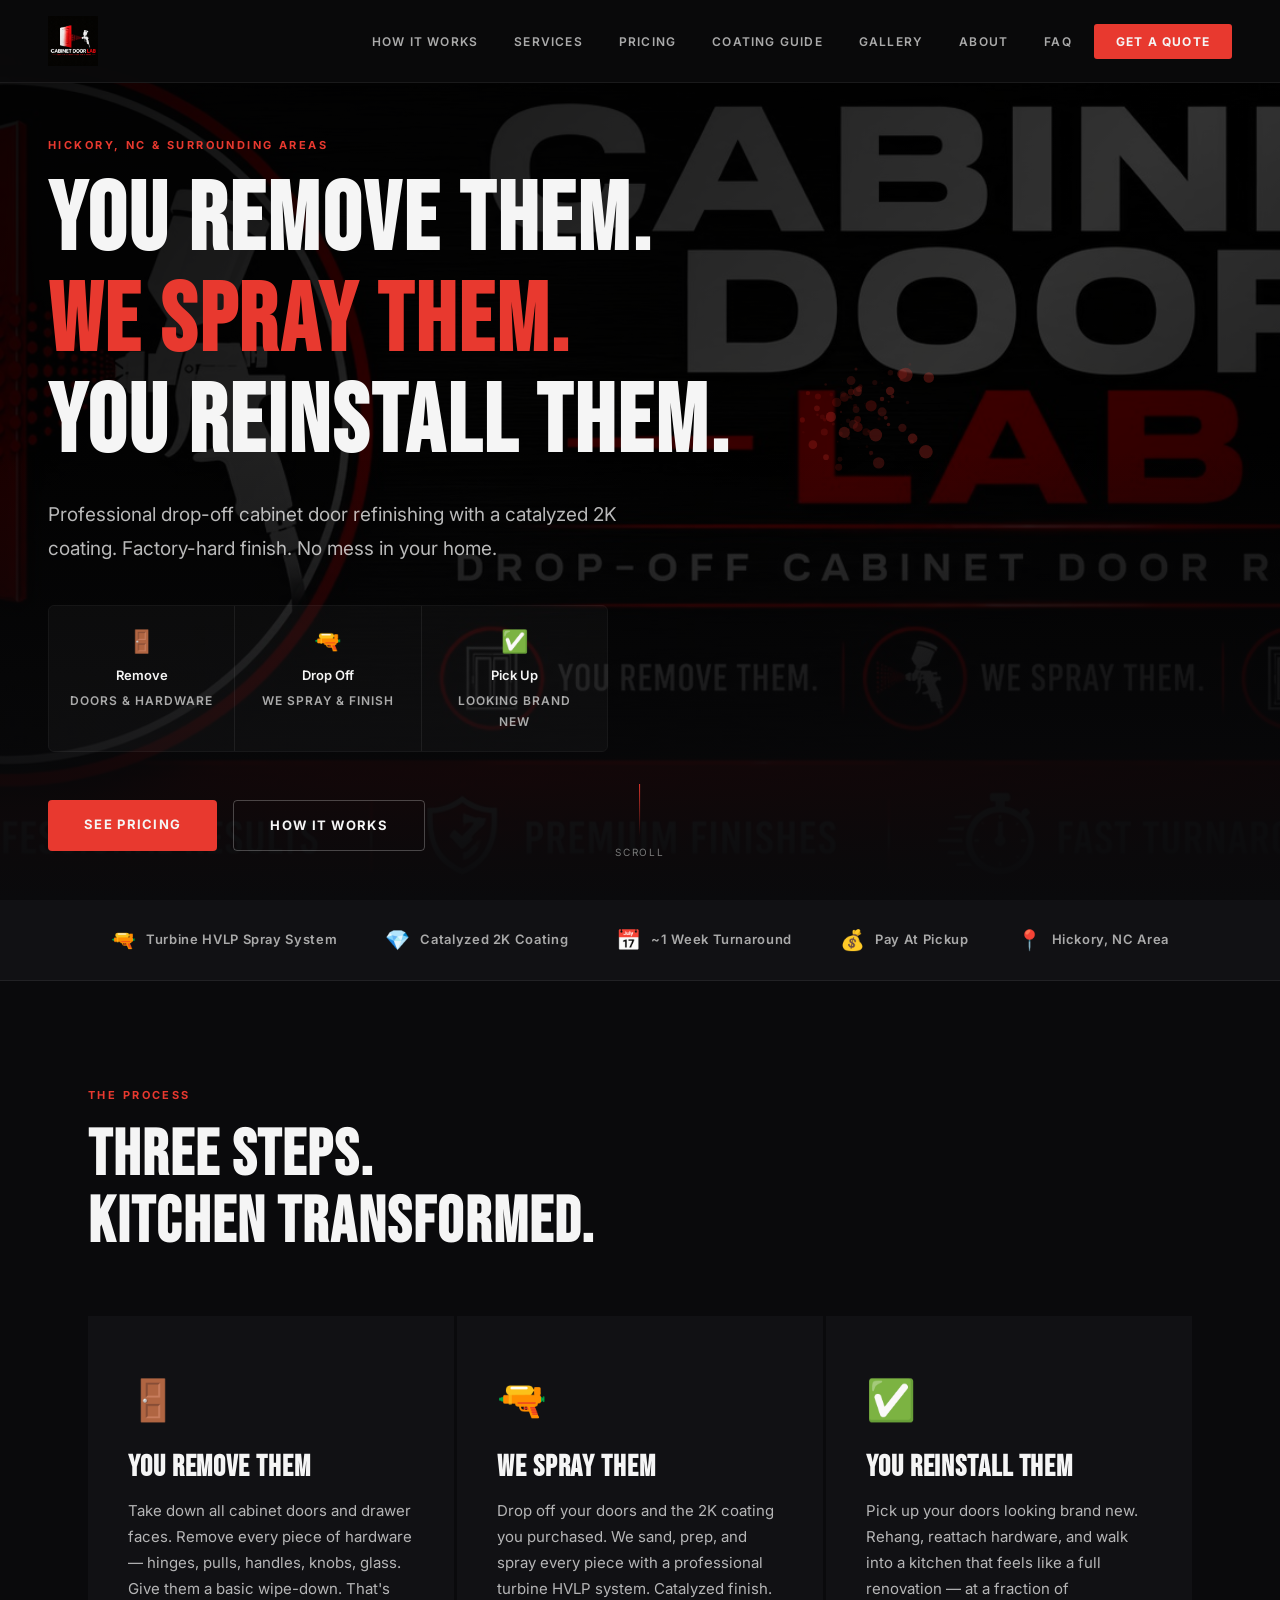
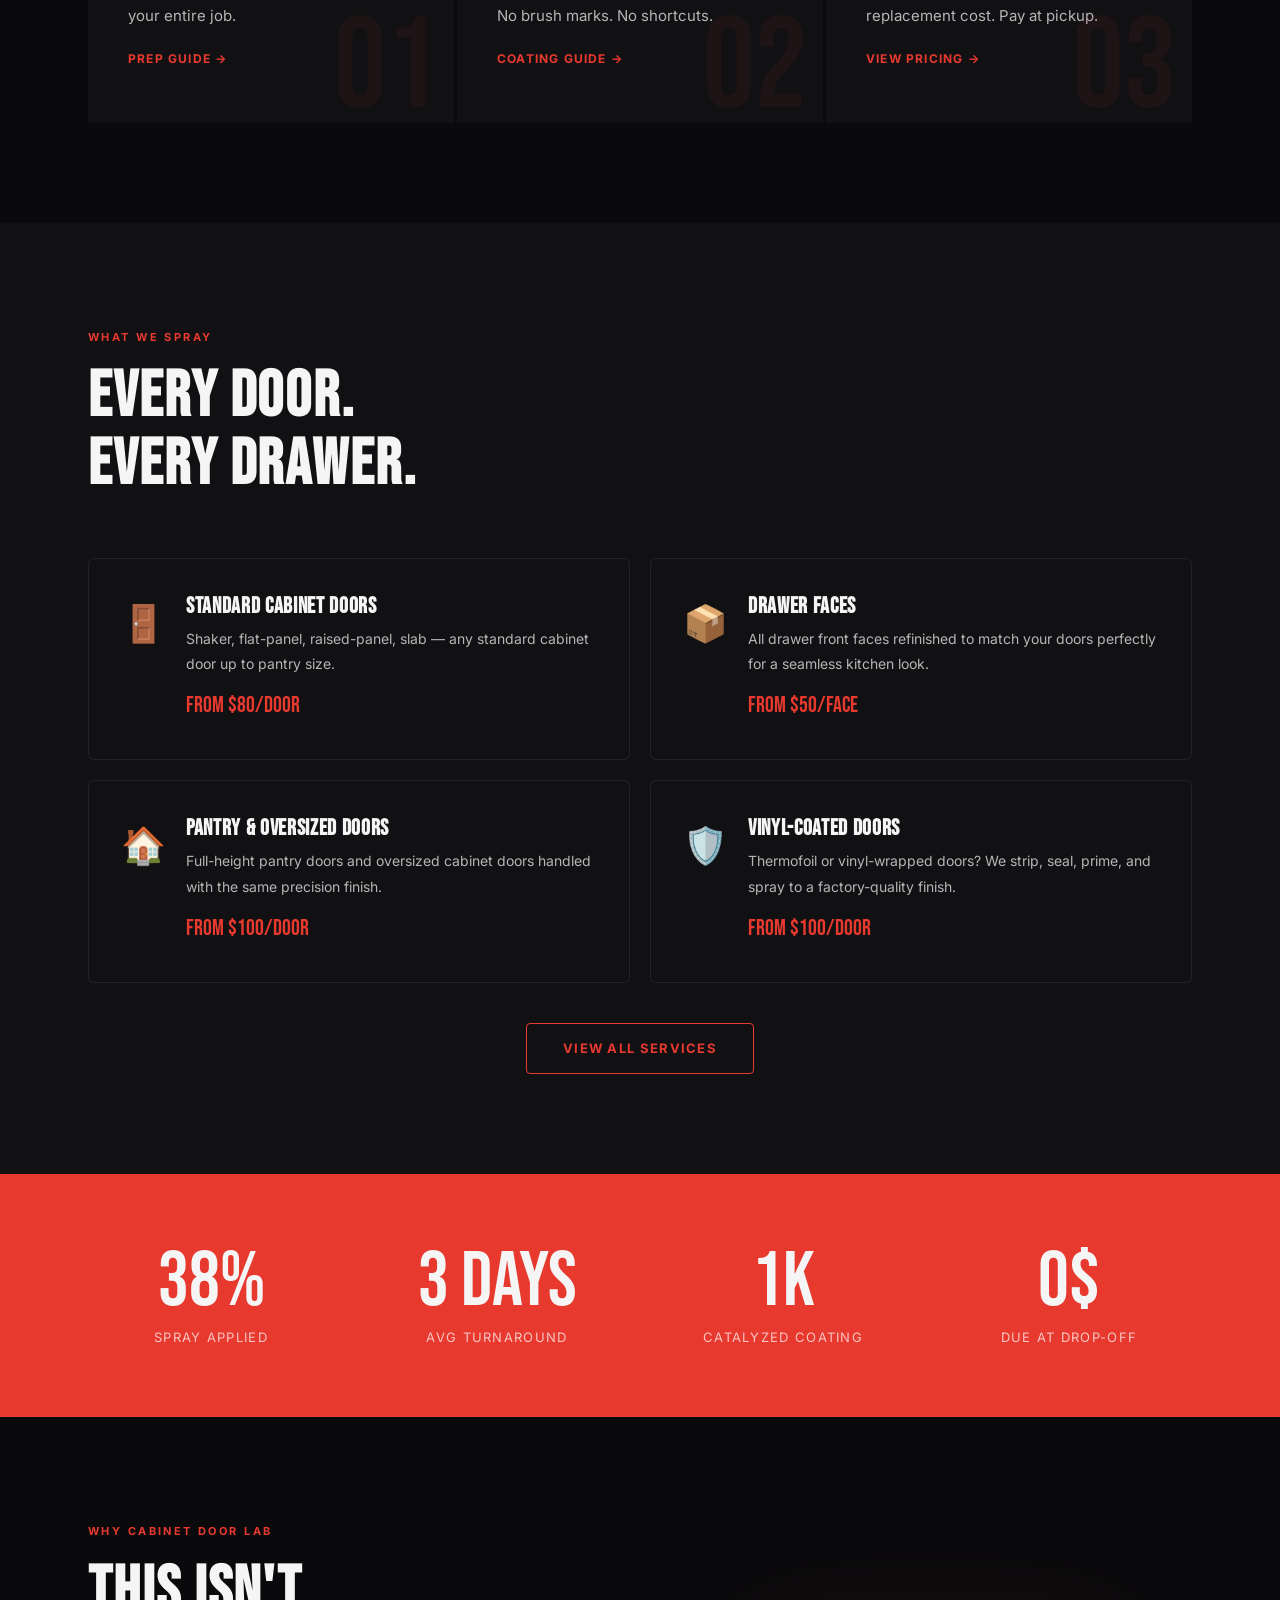
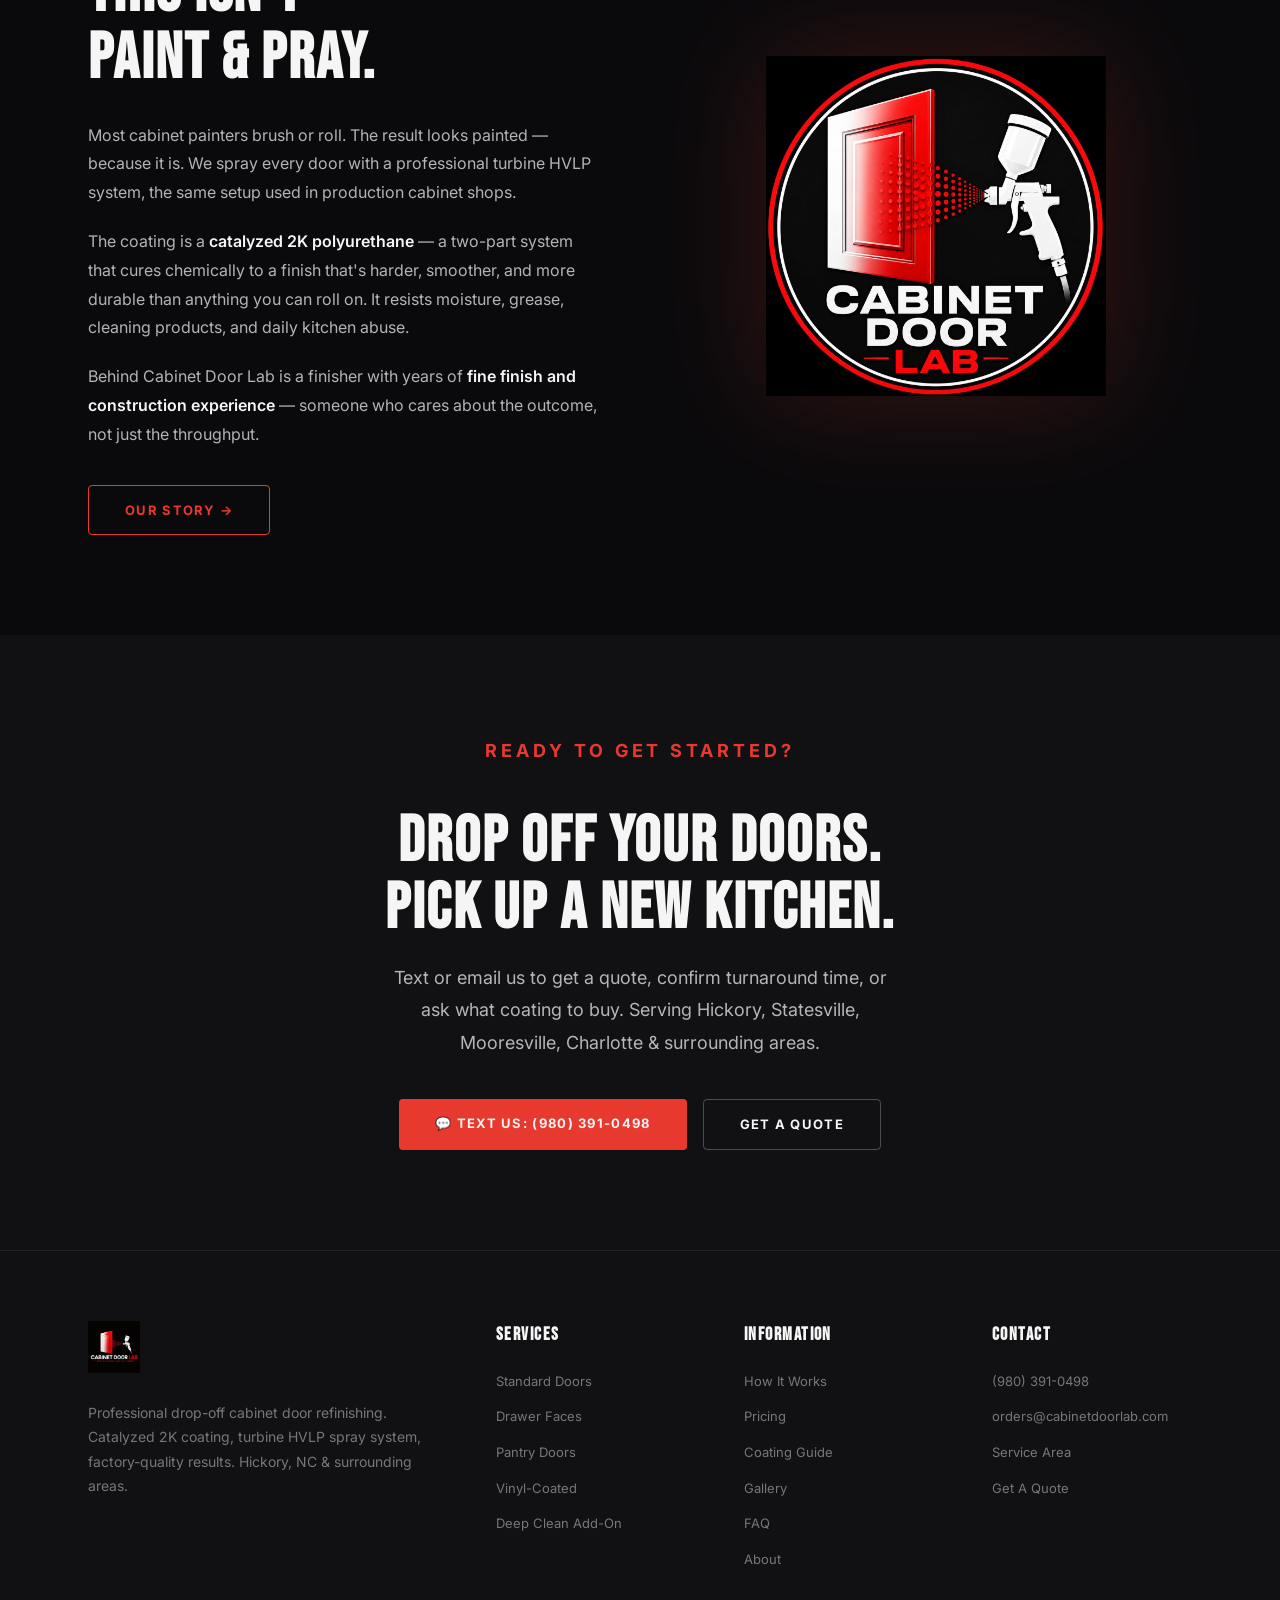
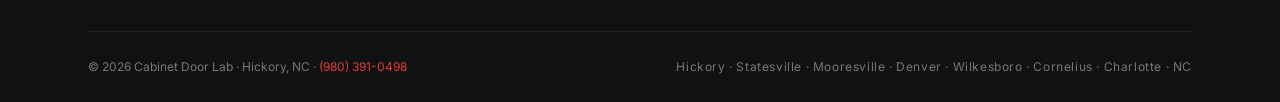
==== index.html @ 6911a119 "Add files via upload" ====
<!DOCTYPE html>
<html lang="en">
<head>
  <meta charset="UTF-8" />
  <meta name="viewport" content="width=device-width, initial-scale=1.0" />
  <title>Cabinet Door Lab | Drop-Off Cabinet Door Refinishing | Hickory NC</title>
  <meta name="description" content="Cabinet Door Lab — professional drop-off cabinet door refinishing serving Hickory, Statesville, Mooresville, Charlotte & the Lake Norman area. Catalyzed 2K coating. Starting at $80/door." />
  <link rel="canonical" href="https://cabinetdoorlab.com/" />
  <meta property="og:title" content="Cabinet Door Lab | Cabinet Door Refinishing NC" />
  <meta property="og:description" content="You remove them. We spray them. You reinstall them. Professional 2K catalyzed finish. Drop-off service. Hickory, NC area." />
  <meta property="og:image" content="https://cabinetdoorlab.com/images/hero-banner.png" />
  <meta property="og:url" content="https://cabinetdoorlab.com/" />
  <meta property="og:type" content="website" />
  <script type="application/ld+json">
  {
    "@context":"https://schema.org","@type":"LocalBusiness",
    "name":"Cabinet Door Lab",
    "description":"Professional drop-off cabinet door refinishing using catalyzed 2K coatings. Serving the Hickory, Statesville, Mooresville, Denver, Wilkesboro, Cornelius, and Charlotte NC area.",
    "url":"https://cabinetdoorlab.com",
    "telephone":"+19803910498",
    "email":"orders@cabinetdoorlab.com",
    "address":{"@type":"PostalAddress","addressLocality":"Hickory","addressRegion":"NC","addressCountry":"US"},
    "areaServed":["Hickory NC","Statesville NC","Mooresville NC","Denver NC","Wilkesboro NC","Cornelius NC","Charlotte NC"],
    "priceRange":"$$",
    "openingHours":"Mo-Sa 08:00-18:00"
  }
  </script>
  <link rel="preconnect" href="https://fonts.googleapis.com" />
  <link rel="preconnect" href="https://fonts.gstatic.com" crossorigin />
  <link href="https://fonts.googleapis.com/css2?family=Bebas+Neue&family=Inter:wght@300;400;500;600;700&display=swap" rel="stylesheet" />
  <link rel="stylesheet" href="css/style.css" />
  <style>
    /* Homepage-specific */
    .hero { min-height: 100vh; display:flex; align-items:center; padding-top:82px; }
    .hero-bg { background-image: url('images/hero-banner.png'); }
    .hero-content { padding: 0 48px; max-width:800px; }
    .hero h1 { margin-bottom:24px; }
    .hero h1 em { color:var(--red); font-style:normal; }
    .hero-sub { font-size:19px; color:rgba(245,245,245,0.75); max-width:580px; margin-bottom:40px; line-height:1.75; }
    .hero-steps {
      display:flex; gap:0; margin-bottom:48px;
      border:1px solid var(--border); border-radius:6px; overflow:hidden;
      max-width:560px;
    }
    .hero-step {
      flex:1; padding:18px 20px; text-align:center;
      border-right:1px solid var(--border);
      background:rgba(255,255,255,0.03);
    }
    .hero-step:last-child { border-right:none; }
    .hero-step .step-icon { font-size:22px; display:block; margin-bottom:6px; }
    .hero-step p { font-size:12px; font-weight:600; letter-spacing:0.08em; text-transform:uppercase; color:var(--muted2); margin:0; }
    .hero-step strong { display:block; font-size:13px; color:var(--white); margin-bottom:4px; }
    .hero-btns { display:flex; gap:16px; flex-wrap:wrap; }

    .hero-scroll-indicator {
      position:absolute; bottom:40px; left:50%; transform:translateX(-50%);
      display:flex; flex-direction:column; align-items:center; gap:8px;
      opacity:0; animation:fadeIn 0.5s 1.5s forwards;
    }
    .hero-scroll-indicator span { font-size:10px; letter-spacing:0.18em; color:var(--muted); text-transform:uppercase; }
    .scroll-bar { width:1px; height:52px; background:linear-gradient(to bottom, var(--red), transparent); animation:scrollLine 1.6s ease-in-out infinite; }

    /* Trust bar */
    .trust-bar { background:var(--surface); border-bottom:1px solid var(--border); padding:24px 0; }
    .trust-bar-inner { display:flex; align-items:center; justify-content:center; gap:48px; flex-wrap:wrap; }
    .trust-item { display:flex; align-items:center; gap:10px; }
    .trust-item .ti-icon { font-size:20px; }
    .trust-item p { font-size:13px; font-weight:600; color:var(--muted2); margin:0; letter-spacing:0.05em; }

    /* How it works */
    .hiw-grid { display:grid; grid-template-columns:repeat(3,1fr); gap:3px; margin-top:60px; }
    .hiw-card {
      background:var(--surface); padding:52px 40px;
      position:relative; overflow:hidden;
      transition:background 0.3s;
    }
    .hiw-card:hover { background:var(--surface2); }
    .hiw-card::after {
      content:''; position:absolute; top:0; left:0; right:0; height:3px;
      background:var(--red); transform:scaleX(0); transform-origin:left;
      transition:transform 0.4s;
    }
    .hiw-card:hover::after { transform:scaleX(1); }
    .hiw-bg-num {
      position:absolute; bottom:-10px; right:16px;
      font-family:'Bebas Neue',sans-serif; font-size:130px; line-height:1;
      color:rgba(232,57,47,0.06); pointer-events:none; transition:color 0.3s;
    }
    .hiw-card:hover .hiw-bg-num { color:rgba(232,57,47,0.1); }
    .hiw-icon { font-size:40px; margin-bottom:20px; display:block; }
    .hiw-card h3 { margin-bottom:14px; }
    .hiw-card p { font-size:15px; line-height:1.75; }

    /* Services preview */
    .services-grid { display:grid; grid-template-columns:repeat(2,1fr); gap:20px; margin-top:60px; }
    .service-card {
      background:var(--surface); border:1px solid var(--border); border-radius:6px;
      padding:36px 32px; display:flex; align-items:flex-start; gap:20px;
      transition:border-color 0.3s, transform 0.3s, box-shadow 0.3s;
      text-decoration:none; color:inherit;
    }
    .service-card:hover {
      border-color:var(--red); transform:translateY(-4px);
      box-shadow:0 12px 40px rgba(0,0,0,0.4);
    }
    .service-card .sc-icon { font-size:36px; flex-shrink:0; }
    .service-card h3 { margin-bottom:8px; font-size:22px; }
    .service-card p { font-size:14px; margin:0; }
    .service-card .sc-price {
      font-family:'Bebas Neue',sans-serif; font-size:22px;
      color:var(--red); margin-top:12px; display:block;
    }

    /* Stats */
    .stats-section { background:var(--red); padding:70px 0; }
    .stats-grid { display:grid; grid-template-columns:repeat(4,1fr); gap:40px; text-align:center; }
    .stat-item .num {
      font-family:'Bebas Neue',sans-serif;
      font-size:clamp(48px,6vw,80px); color:var(--white); line-height:1;
    }
    .stat-item .lbl { font-size:13px; color:rgba(255,255,255,0.7); letter-spacing:0.1em; text-transform:uppercase; margin-top:6px; }

    /* CTA band */
    .cta-band { padding:100px 0; text-align:center; }
    .cta-band h2 { margin-bottom:20px; }
    .cta-band p { font-size:18px; margin-bottom:40px; max-width:500px; margin-left:auto; margin-right:auto; }
    .cta-btns { display:flex; gap:16px; justify-content:center; flex-wrap:wrap; }

    @media(max-width:768px){
      .hero-content { padding:0 24px; }
      .hero h1 { font-size:clamp(44px,12vw,72px); }
      .hero-steps { flex-direction:column; }
      .hero-step { border-right:none; border-bottom:1px solid var(--border); }
      .hero-step:last-child { border-bottom:none; }
      .hiw-grid { grid-template-columns:1fr; gap:3px; }
      .services-grid { grid-template-columns:1fr; }
      .stats-grid { grid-template-columns:repeat(2,1fr); }
      .trust-bar-inner { gap:24px; }
    }
  </style>
</head>
<body>

<!-- NAV -->
<nav id="nav">
  <div class="nav-inner">
    <a href="index.html" class="nav-logo"><img src="images/logo.png" alt="Cabinet Door Lab" /></a>
    <ul class="nav-menu">
      <li><a href="pages/how-it-works.html">How It Works</a></li>
      <li><a href="pages/services.html">Services</a></li>
      <li><a href="pages/pricing.html">Pricing</a></li>
      <li><a href="pages/coating-guide.html">Coating Guide</a></li>
      <li><a href="pages/gallery.html">Gallery</a></li>
      <li><a href="pages/about.html">About</a></li>
      <li><a href="pages/faq.html">FAQ</a></li>
      <li><a href="pages/contact.html" class="nav-cta">Get A Quote</a></li>
    </ul>
    <div class="nav-hamburger" aria-label="Menu">
      <span></span><span></span><span></span>
    </div>
  </div>
</nav>

<!-- HERO -->
<section class="hero">
  <div class="hero-bg"></div>
  <div class="hero-overlay"></div>
  <canvas id="spray-canvas"></canvas>
  <div class="hero-content">
    <p class="label animate-up">Hickory, NC &amp; Surrounding Areas</p>
    <h1 class="animate-up delay-1">You Remove Them.<br /><em>We Spray Them.</em><br />You Reinstall Them.</h1>
    <p class="hero-sub animate-up delay-2">Professional drop-off cabinet door refinishing with a catalyzed 2K coating. Factory-hard finish. No mess in your home.</p>
    <div class="hero-steps animate-up delay-3">
      <div class="hero-step">
        <span class="step-icon">🚪</span>
        <strong>Remove</strong>
        <p>Doors &amp; hardware</p>
      </div>
      <div class="hero-step">
        <span class="step-icon">🔫</span>
        <strong>Drop Off</strong>
        <p>We spray &amp; finish</p>
      </div>
      <div class="hero-step">
        <span class="step-icon">✅</span>
        <strong>Pick Up</strong>
        <p>Looking brand new</p>
      </div>
    </div>
    <div class="hero-btns animate-up delay-4">
      <a href="pages/pricing.html" class="btn btn-red" style="animation:redPulse 2.5s 2s ease-in-out infinite;">See Pricing</a>
      <a href="pages/how-it-works.html" class="btn btn-outline">How It Works</a>
    </div>
  </div>
  <div class="hero-scroll-indicator">
    <div class="scroll-bar"></div>
    <span>Scroll</span>
  </div>
</section>

<!-- TRUST BAR -->
<div class="trust-bar">
  <div class="trust-bar-inner container">
    <div class="trust-item"><span class="ti-icon">🔫</span><p>Turbine HVLP Spray System</p></div>
    <div class="trust-item"><span class="ti-icon">💎</span><p>Catalyzed 2K Coating</p></div>
    <div class="trust-item"><span class="ti-icon">📅</span><p>~1 Week Turnaround</p></div>
    <div class="trust-item"><span class="ti-icon">💰</span><p>Pay At Pickup</p></div>
    <div class="trust-item"><span class="ti-icon">📍</span><p>Hickory, NC Area</p></div>
  </div>
</div>

<!-- HOW IT WORKS -->
<section class="section" style="background:var(--black);">
  <div class="container">
    <p class="label reveal">The Process</p>
    <h2 class="reveal reveal-delay-1">Three Steps.<br />Kitchen Transformed.</h2>
    <div class="hiw-grid">
      <div class="hiw-card reveal reveal-delay-1">
        <span class="hiw-bg-num">01</span>
        <span class="hiw-icon">🚪</span>
        <h3>You Remove Them</h3>
        <p>Take down all cabinet doors and drawer faces. Remove every piece of hardware — hinges, pulls, handles, knobs, glass. Give them a basic wipe-down. That's your entire job.</p>
        <a href="pages/how-it-works.html" style="display:inline-block;margin-top:20px;font-size:12px;font-weight:700;letter-spacing:0.1em;text-transform:uppercase;color:var(--red);">Prep Guide →</a>
      </div>
      <div class="hiw-card reveal reveal-delay-2">
        <span class="hiw-bg-num">02</span>
        <span class="hiw-icon">🔫</span>
        <h3>We Spray Them</h3>
        <p>Drop off your doors and the 2K coating you purchased. We sand, prep, and spray every piece with a professional turbine HVLP system. Catalyzed finish. No brush marks. No shortcuts.</p>
        <a href="pages/coating-guide.html" style="display:inline-block;margin-top:20px;font-size:12px;font-weight:700;letter-spacing:0.1em;text-transform:uppercase;color:var(--red);">Coating Guide →</a>
      </div>
      <div class="hiw-card reveal reveal-delay-3">
        <span class="hiw-bg-num">03</span>
        <span class="hiw-icon">✅</span>
        <h3>You Reinstall Them</h3>
        <p>Pick up your doors looking brand new. Rehang, reattach hardware, and walk into a kitchen that feels like a full renovation — at a fraction of replacement cost. Pay at pickup.</p>
        <a href="pages/pricing.html" style="display:inline-block;margin-top:20px;font-size:12px;font-weight:700;letter-spacing:0.1em;text-transform:uppercase;color:var(--red);">View Pricing →</a>
      </div>
    </div>
  </div>
</section>

<!-- SERVICES PREVIEW -->
<section class="section" style="background:var(--surface);">
  <div class="container">
    <p class="label reveal">What We Spray</p>
    <h2 class="reveal reveal-delay-1">Every Door.<br />Every Drawer.</h2>
    <div class="services-grid">
      <a href="pages/services.html#standard" class="service-card reveal reveal-delay-1">
        <span class="sc-icon">🚪</span>
        <div>
          <h3>Standard Cabinet Doors</h3>
          <p>Shaker, flat-panel, raised-panel, slab — any standard cabinet door up to pantry size.</p>
          <span class="sc-price">From $80/door</span>
        </div>
      </a>
      <a href="pages/services.html#drawers" class="service-card reveal reveal-delay-2">
        <span class="sc-icon">📦</span>
        <div>
          <h3>Drawer Faces</h3>
          <p>All drawer front faces refinished to match your doors perfectly for a seamless kitchen look.</p>
          <span class="sc-price">From $50/face</span>
        </div>
      </a>
      <a href="pages/services.html#oversized" class="service-card reveal reveal-delay-3">
        <span class="sc-icon">🏠</span>
        <div>
          <h3>Pantry &amp; Oversized Doors</h3>
          <p>Full-height pantry doors and oversized cabinet doors handled with the same precision finish.</p>
          <span class="sc-price">From $100/door</span>
        </div>
      </a>
      <a href="pages/services.html#vinyl" class="service-card reveal reveal-delay-4">
        <span class="sc-icon">🛡️</span>
        <div>
          <h3>Vinyl-Coated Doors</h3>
          <p>Thermofoil or vinyl-wrapped doors? We strip, seal, prime, and spray to a factory-quality finish.</p>
          <span class="sc-price">From $100/door</span>
        </div>
      </a>
    </div>
    <div style="text-align:center;margin-top:40px;" class="reveal">
      <a href="pages/services.html" class="btn btn-ghost">View All Services</a>
    </div>
  </div>
</section>

<!-- STATS -->
<section class="stats-section">
  <div class="container">
    <div class="stats-grid">
      <div class="stat-item reveal">
        <div class="num" data-count="100" data-suffix="%">0%</div>
        <div class="lbl">Spray Applied</div>
      </div>
      <div class="stat-item reveal reveal-delay-1">
        <div class="num" data-count="7" data-suffix=" Days">0 Days</div>
        <div class="lbl">Avg Turnaround</div>
      </div>
      <div class="stat-item reveal reveal-delay-2">
        <div class="num" data-count="2" data-suffix="K">0K</div>
        <div class="lbl">Catalyzed Coating</div>
      </div>
      <div class="stat-item reveal reveal-delay-3">
        <div class="num" data-count="0" data-suffix="$">$0</div>
        <div class="lbl">Due At Drop-Off</div>
      </div>
    </div>
  </div>
</section>

<!-- WHY CDL -->
<section class="section" style="background:var(--black);">
  <div class="container">
    <div style="display:grid;grid-template-columns:1fr 1fr;gap:80px;align-items:center;">
      <div class="reveal">
        <p class="label">Why Cabinet Door Lab</p>
        <h2 style="margin-bottom:28px;">This Isn't<br />Paint &amp; Pray.</h2>
        <p style="margin-bottom:20px;">Most cabinet painters brush or roll. The result looks painted — because it is. We spray every door with a professional turbine HVLP system, the same setup used in production cabinet shops.</p>
        <p style="margin-bottom:20px;">The coating is a <strong>catalyzed 2K polyurethane</strong> — a two-part system that cures chemically to a finish that's harder, smoother, and more durable than anything you can roll on. It resists moisture, grease, cleaning products, and daily kitchen abuse.</p>
        <p style="margin-bottom:36px;">Behind Cabinet Door Lab is a finisher with years of <strong>fine finish and construction experience</strong> — someone who cares about the outcome, not just the throughput.</p>
        <a href="pages/about.html" class="btn btn-ghost">Our Story →</a>
      </div>
      <div class="reveal reveal-delay-2" style="display:flex;justify-content:center;">
        <img src="images/logo-badge.png" alt="Cabinet Door Lab" style="width:min(340px,85%);filter:drop-shadow(0 0 60px rgba(232,57,47,0.2));" />
      </div>
    </div>
  </div>
</section>

<!-- CTA BAND -->
<section class="cta-band" style="background:var(--surface);">
  <div class="container">
    <p class="label reveal">Ready To Get Started?</p>
    <h2 class="reveal reveal-delay-1">Drop Off Your Doors.<br />Pick Up A New Kitchen.</h2>
    <p class="reveal reveal-delay-2">Text or email us to get a quote, confirm turnaround time, or ask what coating to buy. Serving Hickory, Statesville, Mooresville, Charlotte &amp; surrounding areas.</p>
    <div class="cta-btns reveal reveal-delay-3">
      <a href="sms:+19803910498" class="btn btn-red">💬 Text Us: (980) 391-0498</a>
      <a href="pages/contact.html" class="btn btn-outline">Get A Quote</a>
    </div>
  </div>
</section>

<!-- FOOTER -->
<footer>
  <div class="container">
    <div class="footer-grid">
      <div class="footer-logo">
        <img src="images/logo.png" alt="Cabinet Door Lab" />
        <p class="footer-desc">Professional drop-off cabinet door refinishing. Catalyzed 2K coating, turbine HVLP spray system, factory-quality results. Hickory, NC &amp; surrounding areas.</p>
      </div>
      <div class="footer-col">
        <h5>Services</h5>
        <ul class="footer-links">
          <li><a href="pages/services.html#standard">Standard Doors</a></li>
          <li><a href="pages/services.html#drawers">Drawer Faces</a></li>
          <li><a href="pages/services.html#oversized">Pantry Doors</a></li>
          <li><a href="pages/services.html#vinyl">Vinyl-Coated</a></li>
          <li><a href="pages/services.html#deepclean">Deep Clean Add-On</a></li>
        </ul>
      </div>
      <div class="footer-col">
        <h5>Information</h5>
        <ul class="footer-links">
          <li><a href="pages/how-it-works.html">How It Works</a></li>
          <li><a href="pages/pricing.html">Pricing</a></li>
          <li><a href="pages/coating-guide.html">Coating Guide</a></li>
          <li><a href="pages/gallery.html">Gallery</a></li>
          <li><a href="pages/faq.html">FAQ</a></li>
          <li><a href="pages/about.html">About</a></li>
        </ul>
      </div>
      <div class="footer-col">
        <h5>Contact</h5>
        <ul class="footer-links">
          <li><a href="sms:+19803910498">(980) 391-0498</a></li>
          <li><a href="mailto:orders@cabinetdoorlab.com">orders@cabinetdoorlab.com</a></li>
          <li><a href="pages/service-area.html">Service Area</a></li>
          <li><a href="pages/contact.html">Get A Quote</a></li>
        </ul>
      </div>
    </div>
    <div class="footer-bottom">
      <p>© 2026 Cabinet Door Lab · Hickory, NC · <a href="sms:+19803910498">(980) 391-0498</a></p>
      <p class="footer-cities">Hickory · Statesville · Mooresville · Denver · Wilkesboro · Cornelius · Charlotte · NC</p>
    </div>
  </div>
</footer>

<script src="js/main.js"></script>
</body>
</html>
---- css/style.css ----
/* ═══════════════════════════════════════════
   CABINET DOOR LAB — Global Design System
   cabinetdoorlab.com
═══════════════════════════════════════════ */

*, *::before, *::after { box-sizing: border-box; margin: 0; padding: 0; }

:root {
  --red:        #e8392f;
  --red-dark:   #c41f17;
  --red-glow:   rgba(232,57,47,0.3);
  --red-subtle: rgba(232,57,47,0.08);
  --black:      #0a0a0c;
  --surface:    #111114;
  --surface2:   #18181c;
  --surface3:   #1f1f24;
  --white:      #f5f5f5;
  --muted:      #777;
  --muted2:     #aaa;
  --border:     rgba(255,255,255,0.07);
  --border2:    rgba(255,255,255,0.12);
}

html { scroll-behavior: smooth; }

body {
  background: var(--black);
  color: var(--white);
  font-family: 'Inter', sans-serif;
  font-size: 16px;
  line-height: 1.6;
  overflow-x: hidden;
}

/* ── TYPOGRAPHY ── */
h1, h2, h3, h4 {
  font-family: 'Bebas Neue', sans-serif;
  letter-spacing: 0.03em;
  line-height: 1.05;
}
h1 { font-size: clamp(52px, 8vw, 96px); }
h2 { font-size: clamp(38px, 5vw, 66px); }
h3 { font-size: clamp(22px, 3vw, 30px); }
h4 { font-size: 20px; }

p { color: rgba(245,245,245,0.72); line-height: 1.8; }
strong { color: var(--white); font-weight: 600; }
a { color: var(--red); text-decoration: none; transition: color 0.2s; }
a:hover { color: var(--white); }

/* ── LAYOUT ── */
.container { max-width: 1200px; margin: 0 auto; padding: 0 48px; }
.section { padding: 100px 0; }
.section-sm { padding: 70px 0; }

/* ── LABELS ── */
.label {
  display: inline-block;
  font-size: 11px; font-weight: 700; letter-spacing: 0.22em;
  text-transform: uppercase; color: var(--red);
  margin-bottom: 16px;
}
.label-line {
  display: flex; align-items: center; gap: 14px;
  font-size: 11px; font-weight: 700; letter-spacing: 0.22em;
  text-transform: uppercase; color: var(--red);
  margin-bottom: 16px;
}
.label-line::before {
  content: ''; width: 32px; height: 2px; background: var(--red);
}

/* ── NAV ── */
#nav {
  position: fixed; top: 0; left: 0; right: 0; z-index: 200;
  background: rgba(10,10,12,0.9);
  backdrop-filter: blur(16px);
  border-bottom: 1px solid var(--border);
  transition: padding 0.3s, background 0.3s;
}
.nav-inner {
  display: flex; align-items: center;
  justify-content: space-between;
  padding: 16px 48px;
  max-width: 1400px; margin: 0 auto;
}
.nav-logo img { height: 50px; display: block; }
.nav-menu { display: flex; align-items: center; gap: 8px; list-style: none; }
.nav-menu a {
  color: var(--muted2);
  font-size: 12px; font-weight: 600; letter-spacing: 0.1em;
  text-transform: uppercase; padding: 8px 14px;
  border-radius: 3px;
  transition: color 0.2s, background 0.2s;
}
.nav-menu a:hover, .nav-menu a.active {
  color: var(--white);
  background: rgba(255,255,255,0.05);
}
.nav-cta {
  background: var(--red); color: var(--white) !important;
  padding: 10px 22px !important; border-radius: 4px;
  font-size: 12px; font-weight: 700 !important;
  letter-spacing: 0.1em !important;
  transition: background 0.2s, box-shadow 0.2s !important;
  background-color: var(--red) !important;
}
.nav-cta:hover {
  background: var(--red-dark) !important;
  box-shadow: 0 0 20px var(--red-glow) !important;
  color: var(--white) !important;
}
.nav-hamburger {
  display: none; flex-direction: column; gap: 5px;
  cursor: pointer; padding: 4px;
}
.nav-hamburger span {
  display: block; width: 24px; height: 2px;
  background: var(--white); border-radius: 2px;
  transition: all 0.3s;
}

/* ── HERO BASE ── */
.hero {
  position: relative; min-height: 100vh;
  display: flex; align-items: center;
  padding-top: 80px; overflow: hidden;
}
.hero-bg {
  position: absolute; inset: 0;
  background-size: cover; background-position: center;
  filter: brightness(0.2) saturate(1.3);
}
.hero-bg::after {
  content: '';
  position: absolute; inset: 0;
  background: linear-gradient(135deg, rgba(10,10,12,0.8) 0%, transparent 60%, rgba(10,10,12,0.6) 100%);
}
.hero-overlay {
  position: absolute; inset: 0;
  background: linear-gradient(to bottom, transparent 50%, var(--black) 100%);
}
#spray-canvas {
  position: absolute; inset: 0; pointer-events: none; opacity: 0.5;
}
.hero-content {
  position: relative; z-index: 2;
}

/* ── PAGE HERO (inner pages) ── */
.page-hero {
  padding: 160px 0 80px;
  background: var(--surface);
  border-bottom: 1px solid var(--border);
  position: relative; overflow: hidden;
}
.page-hero::before {
  content: '';
  position: absolute; top: 0; left: 0; right: 0; bottom: 0;
  background: linear-gradient(135deg, rgba(232,57,47,0.05) 0%, transparent 60%);
}
.page-hero-content { position: relative; z-index: 1; }
.page-hero .breadcrumb {
  font-size: 12px; color: var(--muted); margin-bottom: 20px;
  letter-spacing: 0.05em;
}
.page-hero .breadcrumb a { color: var(--muted); }
.page-hero .breadcrumb a:hover { color: var(--red); }
.page-hero .breadcrumb span { color: var(--red); }
.page-hero h1 { margin-bottom: 20px; }
.page-hero p { font-size: 18px; max-width: 600px; }

/* ── BUTTONS ── */
.btn {
  display: inline-block;
  padding: 14px 36px; border-radius: 4px;
  font-size: 13px; font-weight: 700; letter-spacing: 0.1em;
  text-transform: uppercase; text-decoration: none;
  transition: all 0.25s; cursor: pointer; border: none;
}
.btn-red {
  background: var(--red); color: var(--white);
}
.btn-red:hover {
  background: var(--red-dark); color: var(--white);
  box-shadow: 0 8px 28px var(--red-glow);
  transform: translateY(-2px);
}
.btn-outline {
  background: transparent; color: var(--white);
  border: 1px solid rgba(255,255,255,0.25);
}
.btn-outline:hover {
  border-color: var(--white); background: rgba(255,255,255,0.05);
  color: var(--white); transform: translateY(-2px);
}
.btn-ghost {
  background: transparent; color: var(--red);
  border: 1px solid var(--red);
}
.btn-ghost:hover {
  background: var(--red); color: var(--white);
  box-shadow: 0 8px 28px var(--red-glow);
}

/* ── CARDS ── */
.card {
  background: var(--surface); border: 1px solid var(--border);
  border-radius: 6px; padding: 36px 32px;
  transition: border-color 0.3s, box-shadow 0.3s, transform 0.3s;
}
.card:hover {
  border-color: rgba(232,57,47,0.3);
  box-shadow: 0 8px 32px rgba(0,0,0,0.3);
  transform: translateY(-4px);
}
.card-red-top::before {
  content: ''; display: block;
  width: 100%; height: 3px;
  background: var(--red);
  margin-bottom: 28px;
  transform: scaleX(0); transform-origin: left;
  transition: transform 0.4s;
}
.card-red-top:hover::before { transform: scaleX(1); }

/* ── GRID SYSTEMS ── */
.grid-2 { display: grid; grid-template-columns: 1fr 1fr; gap: 24px; }
.grid-3 { display: grid; grid-template-columns: repeat(3, 1fr); gap: 24px; }
.grid-4 { display: grid; grid-template-columns: repeat(4, 1fr); gap: 20px; }
.grid-auto { display: grid; grid-template-columns: repeat(auto-fit, minmax(280px, 1fr)); gap: 24px; }

/* ── DIVIDER ── */
.divider {
  width: 100%; height: 1px;
  background: var(--border);
  margin: 60px 0;
}
.divider-red {
  width: 60px; height: 3px;
  background: var(--red); margin: 24px 0 40px;
}

/* ── CHECKLIST ── */
.checklist { list-style: none; display: flex; flex-direction: column; gap: 14px; }
.checklist li {
  display: flex; gap: 14px; align-items: flex-start;
  font-size: 15px; color: rgba(245,245,245,0.72); line-height: 1.6;
}
.checklist li::before {
  content: '✓'; color: var(--red); font-weight: 700;
  flex-shrink: 0; margin-top: 1px; font-size: 13px;
}
.checklist.x li::before { content: '✗'; color: var(--muted); }
.checklist.neutral li::before { content: '→'; color: var(--red); }

/* ── HIGHLIGHT BOX ── */
.highlight-box {
  background: var(--red-subtle);
  border: 1px solid rgba(232,57,47,0.2);
  border-left: 4px solid var(--red);
  border-radius: 4px; padding: 24px 28px;
}
.highlight-box h4 {
  font-family: 'Bebas Neue', sans-serif;
  font-size: 20px; letter-spacing: 0.05em;
  color: var(--red); margin-bottom: 10px;
}
.highlight-box p { font-size: 14px; line-height: 1.75; }

/* ── PRICE DISPLAY ── */
.price-big {
  font-family: 'Bebas Neue', sans-serif;
  font-size: 52px; line-height: 1; color: var(--white);
  letter-spacing: 0.02em;
}
.price-big span { font-size: 24px; color: var(--muted); }

/* ── STAT BLOCK ── */
.stat-block { text-align: center; }
.stat-num {
  font-family: 'Bebas Neue', sans-serif;
  font-size: clamp(48px, 6vw, 80px);
  color: var(--red); line-height: 1;
}
.stat-label {
  font-size: 13px; color: var(--muted); letter-spacing: 0.1em;
  text-transform: uppercase; margin-top: 6px;
}

/* ── TAGS ── */
.tag {
  display: inline-block;
  background: rgba(232,57,47,0.1);
  border: 1px solid rgba(232,57,47,0.25);
  color: rgba(245,245,245,0.8);
  padding: 5px 14px; border-radius: 3px;
  font-size: 13px; font-weight: 500;
}
.tag-group { display: flex; flex-wrap: wrap; gap: 10px; }

/* ── FAQ ── */
.faq-item {
  border-bottom: 1px solid var(--border);
}
.faq-q {
  width: 100%; background: none; border: none;
  color: var(--white); text-align: left;
  font-family: 'Inter', sans-serif;
  font-size: 16px; font-weight: 600;
  padding: 22px 0; cursor: pointer;
  display: flex; justify-content: space-between; align-items: center;
  gap: 20px; transition: color 0.2s;
}
.faq-q:hover { color: var(--red); }
.faq-q .faq-icon {
  font-size: 22px; color: var(--red); flex-shrink: 0;
  transition: transform 0.3s;
}
.faq-q.open .faq-icon { transform: rotate(45deg); }
.faq-a {
  font-size: 15px; color: rgba(245,245,245,0.68);
  line-height: 1.8; max-height: 0; overflow: hidden;
  transition: max-height 0.4s ease, padding 0.3s;
}
.faq-a.open { max-height: 500px; padding-bottom: 22px; }

/* ── FOOTER ── */
footer {
  background: var(--surface);
  border-top: 1px solid var(--border);
  padding: 70px 0 0;
}
.footer-grid {
  display: grid; grid-template-columns: 1.8fr 1fr 1fr 1fr;
  gap: 48px; padding-bottom: 60px;
}
.footer-logo img { height: 52px; margin-bottom: 20px; }
.footer-desc { font-size: 14px; color: var(--muted); line-height: 1.75; }
.footer-col h5 {
  font-family: 'Bebas Neue', sans-serif;
  font-size: 18px; letter-spacing: 0.08em;
  color: var(--white); margin-bottom: 18px;
}
.footer-links { list-style: none; display: flex; flex-direction: column; gap: 10px; }
.footer-links a {
  font-size: 13px; color: var(--muted);
  transition: color 0.2s;
}
.footer-links a:hover { color: var(--red); }
.footer-bottom {
  border-top: 1px solid var(--border);
  padding: 24px 0;
  display: flex; justify-content: space-between; align-items: center;
  flex-wrap: wrap; gap: 12px;
}
.footer-bottom p {
  font-size: 12px; color: var(--muted);
}
.footer-cities {
  font-size: 11px; color: rgba(119,119,119,0.5);
  letter-spacing: 0.05em; text-align: right;
}

/* ── ANIMATIONS ── */
@keyframes fadeUp {
  from { opacity: 0; transform: translateY(28px); }
  to   { opacity: 1; transform: translateY(0); }
}
@keyframes fadeIn {
  from { opacity: 0; }
  to   { opacity: 1; }
}
@keyframes redPulse {
  0%, 100% { box-shadow: 0 0 0 0 transparent; }
  50%       { box-shadow: 0 0 28px var(--red-glow); }
}
@keyframes scrollLine {
  0%, 100% { opacity: 1; transform: scaleY(1); }
  50%       { opacity: 0.3; transform: scaleY(0.7); }
}

.animate-up { animation: fadeUp 0.7s ease both; }
.delay-1 { animation-delay: 0.15s; }
.delay-2 { animation-delay: 0.3s; }
.delay-3 { animation-delay: 0.45s; }
.delay-4 { animation-delay: 0.6s; }
.delay-5 { animation-delay: 0.75s; }

.reveal {
  opacity: 0; transform: translateY(32px);
  transition: opacity 0.7s ease, transform 0.7s ease;
}
.reveal.visible { opacity: 1; transform: none; }
.reveal-delay-1 { transition-delay: 0.1s; }
.reveal-delay-2 { transition-delay: 0.2s; }
.reveal-delay-3 { transition-delay: 0.3s; }
.reveal-delay-4 { transition-delay: 0.4s; }

/* ── RESPONSIVE ── */
@media (max-width: 1024px) {
  .grid-4 { grid-template-columns: repeat(2, 1fr); }
  .footer-grid { grid-template-columns: 1fr 1fr; gap: 36px; }
}
@media (max-width: 768px) {
  .container { padding: 0 24px; }
  .section { padding: 70px 0; }
  .grid-2, .grid-3, .grid-4 { grid-template-columns: 1fr; }
  .nav-menu { display: none; flex-direction: column; position: absolute;
    top: 100%; left: 0; right: 0;
    background: rgba(10,10,12,0.98); border-bottom: 1px solid var(--border);
    padding: 20px; gap: 4px; }
  .nav-menu.open { display: flex; }
  .nav-hamburger { display: flex; }
  .footer-grid { grid-template-columns: 1fr; gap: 36px; }
  .footer-bottom { flex-direction: column; text-align: center; }
  .footer-cities { text-align: center; }
}
@media (prefers-reduced-motion: reduce) {
  *, *::before, *::after { animation: none !important; transition: none !important; }
}
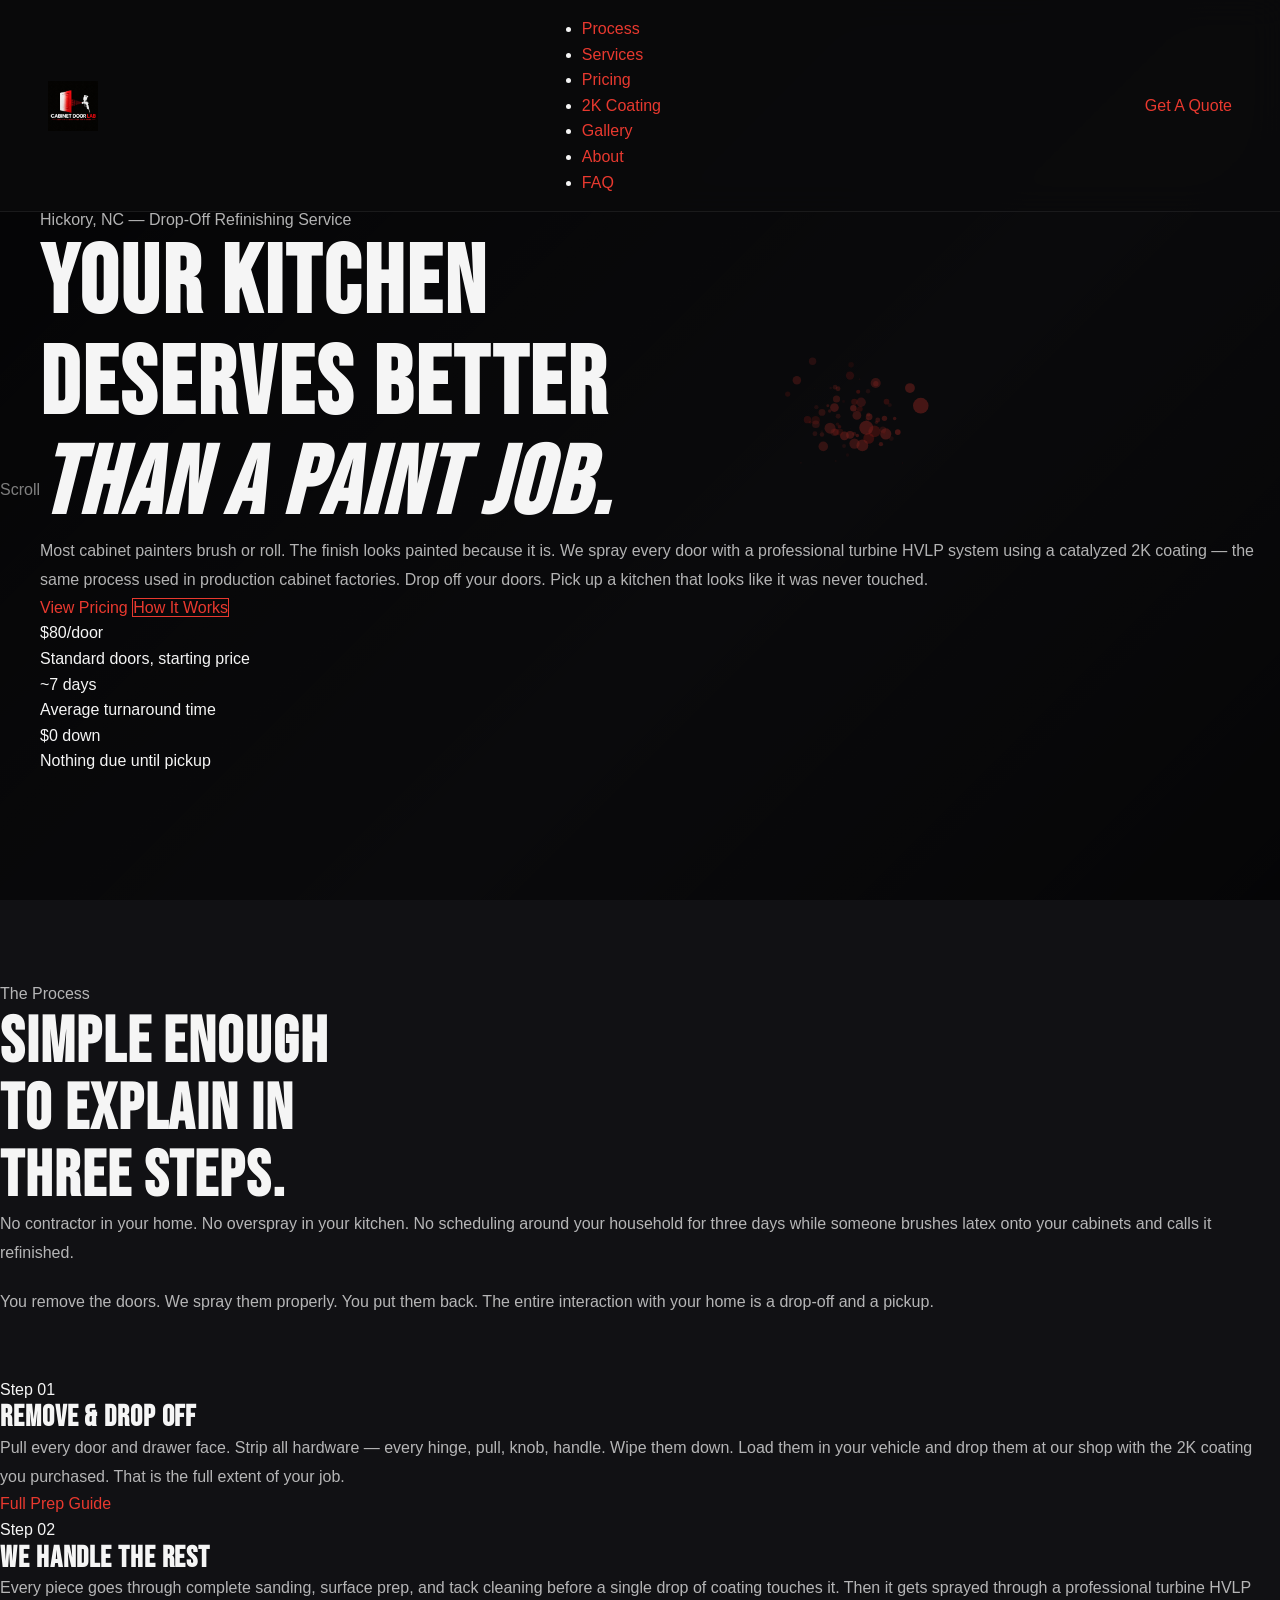
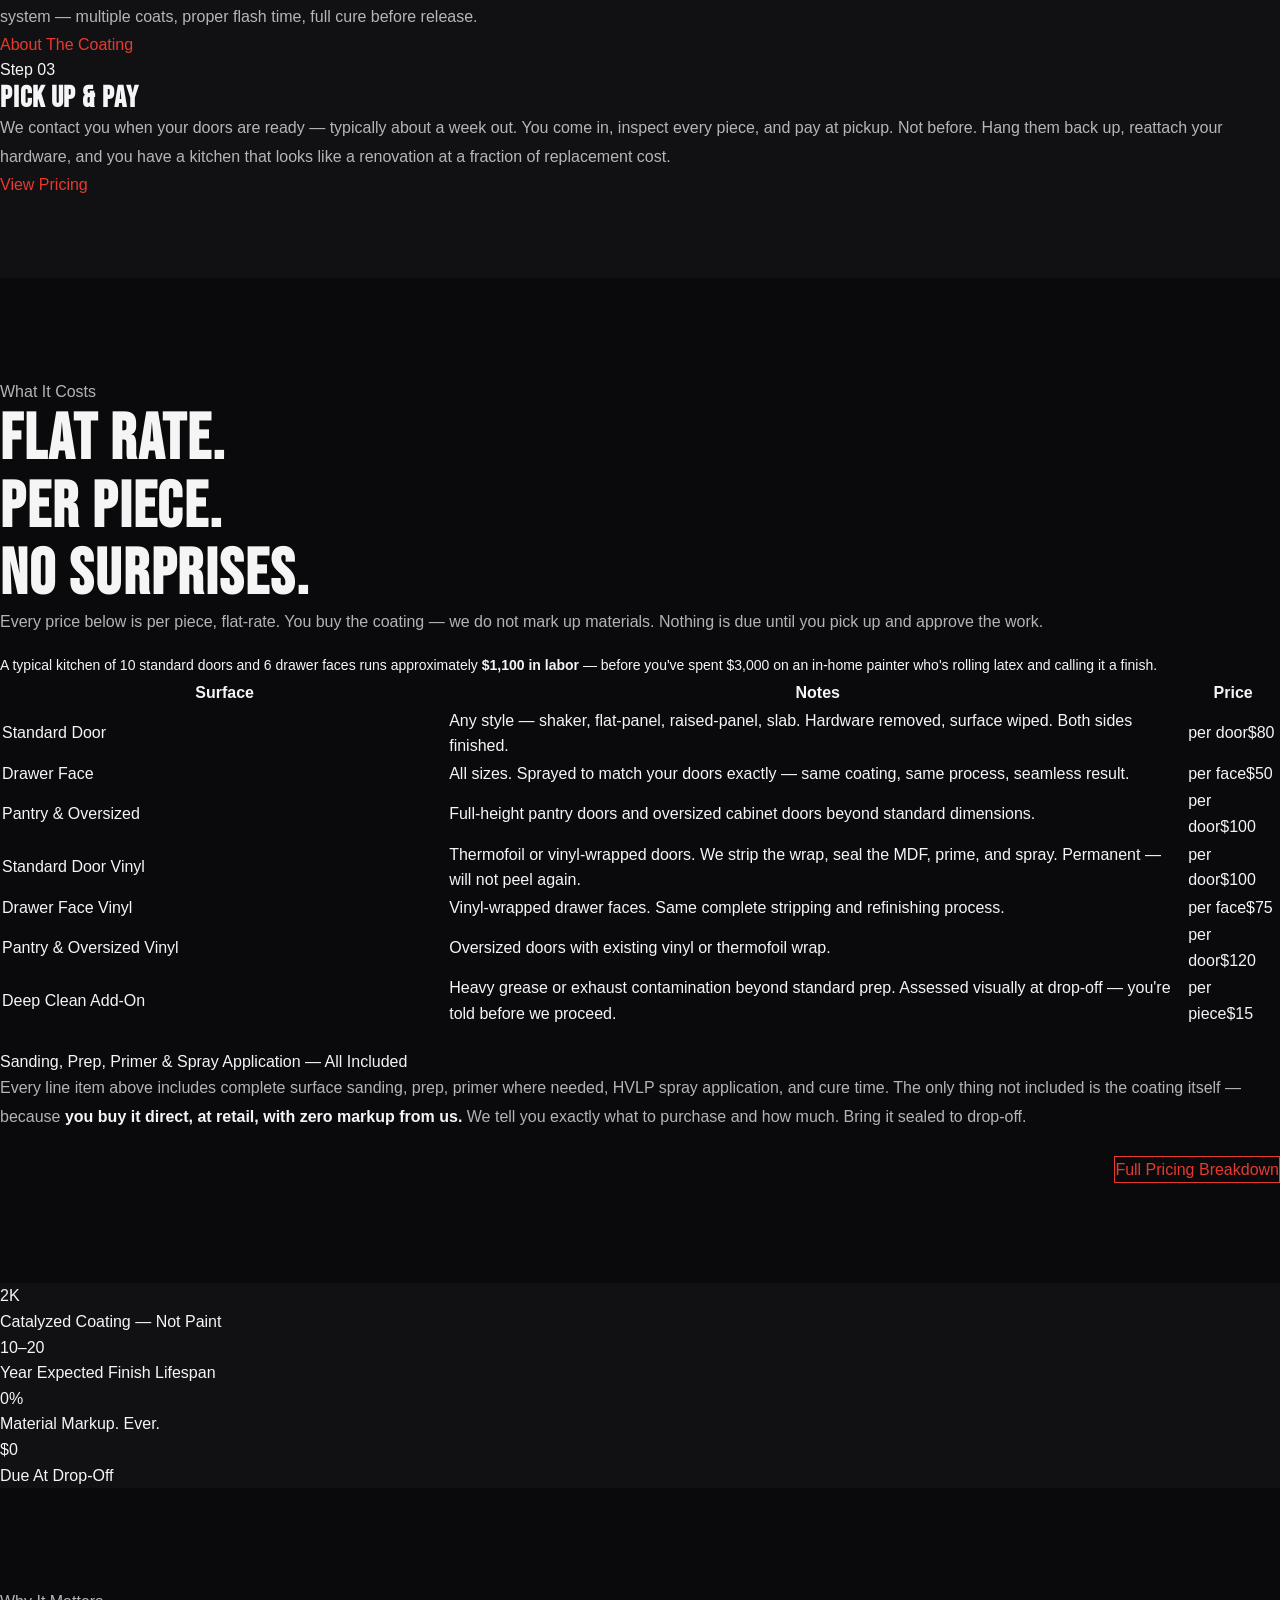
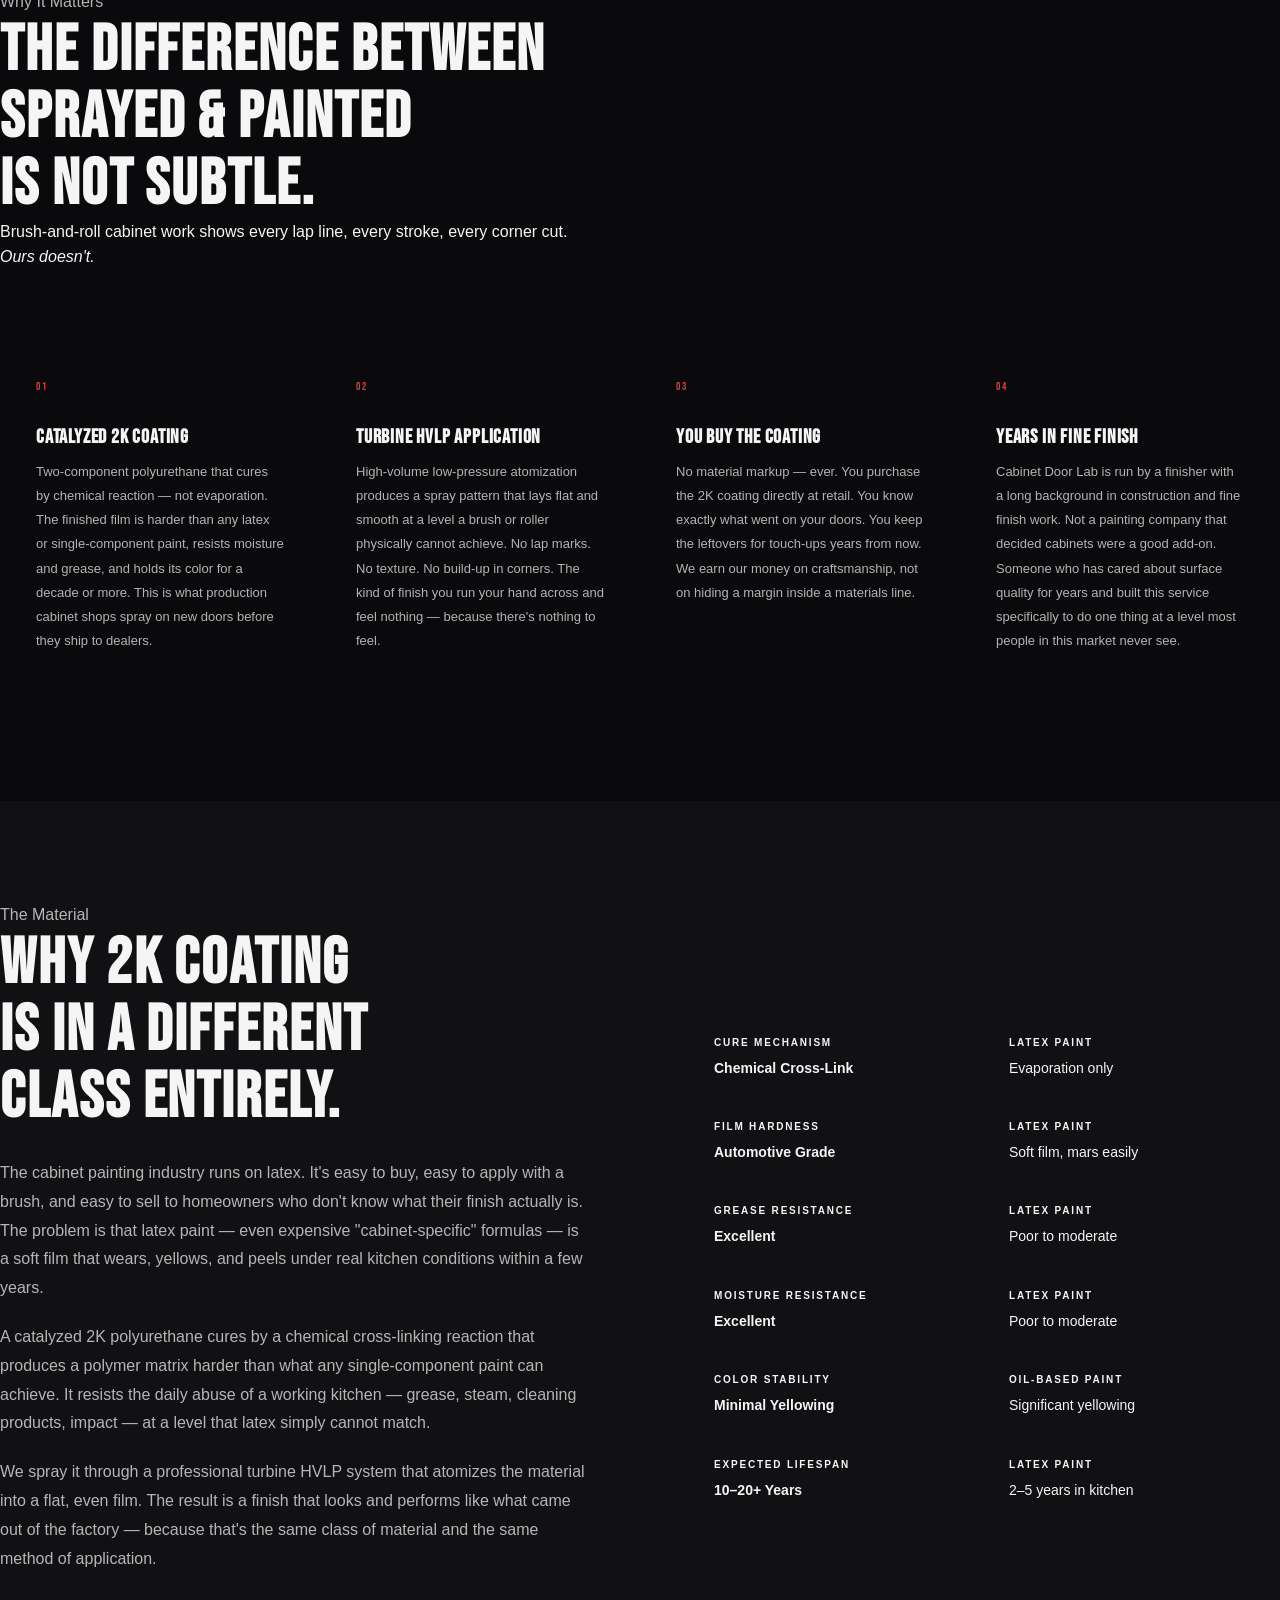
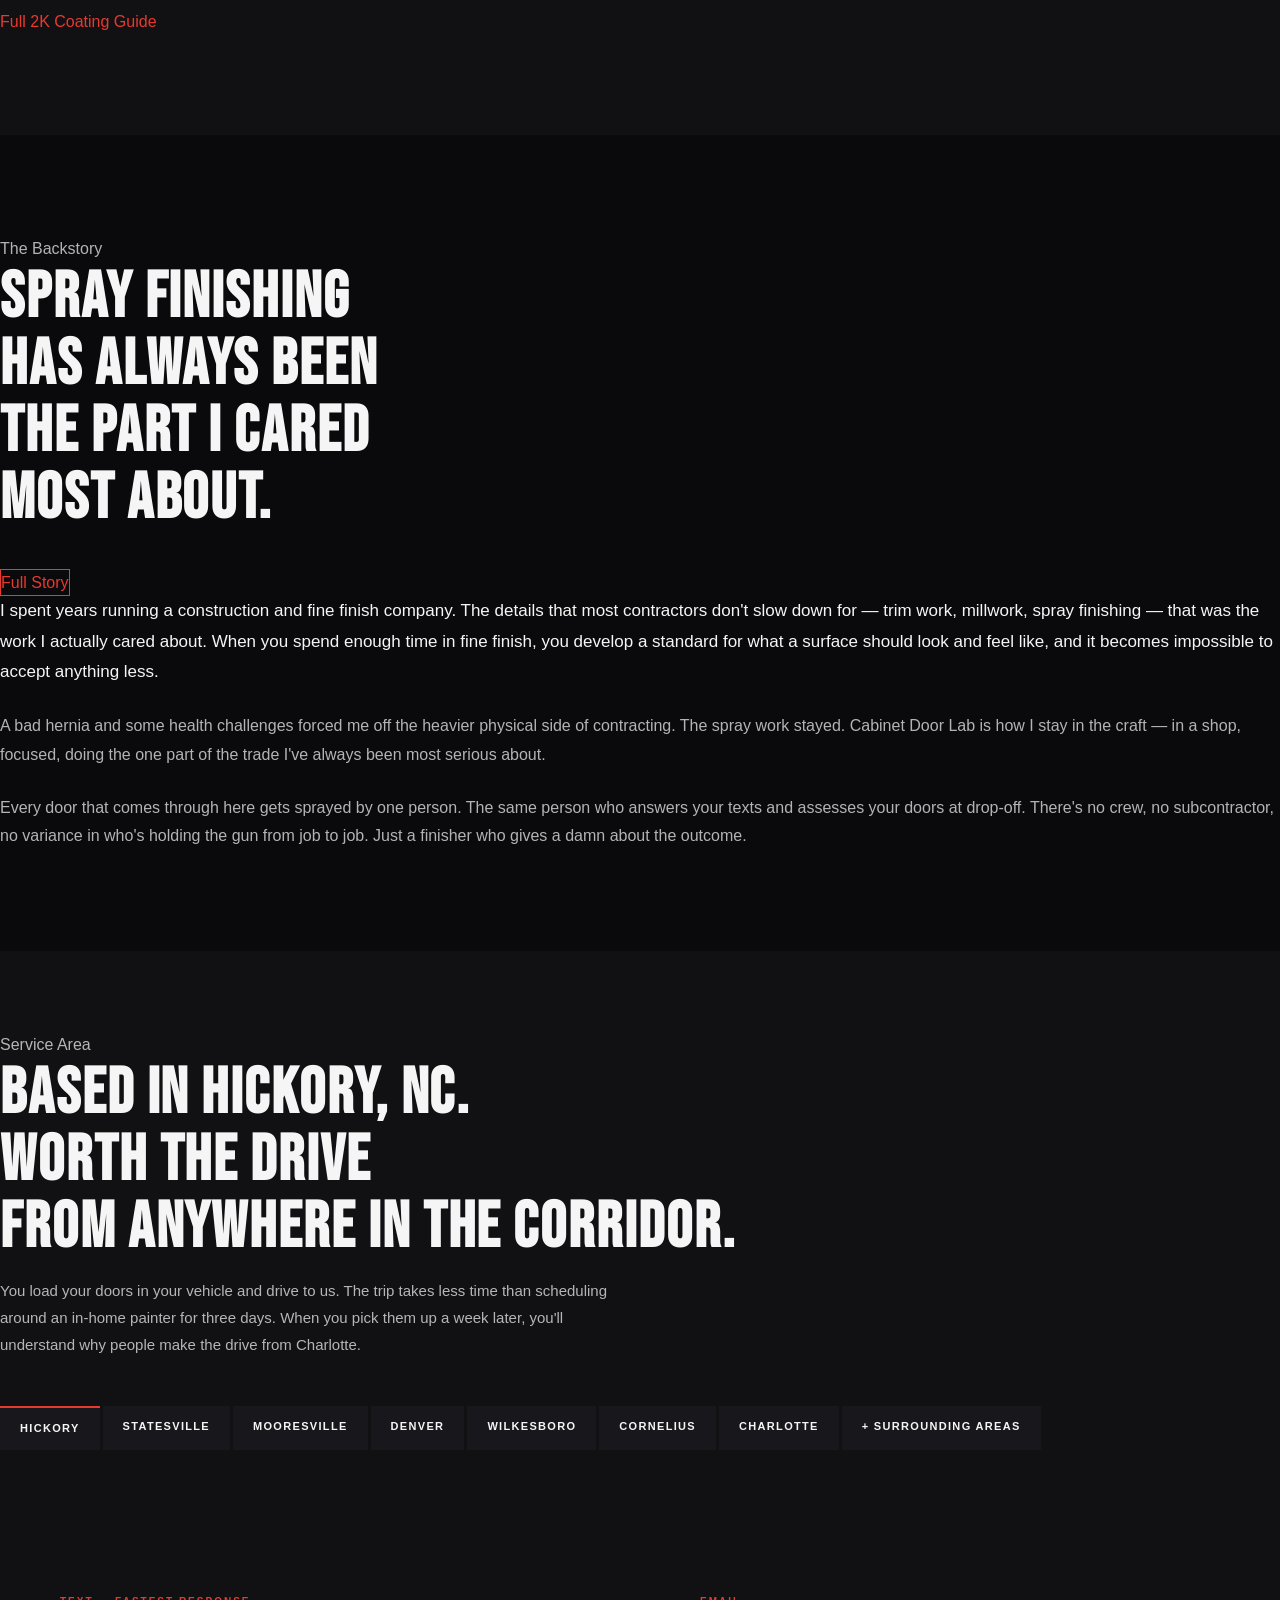
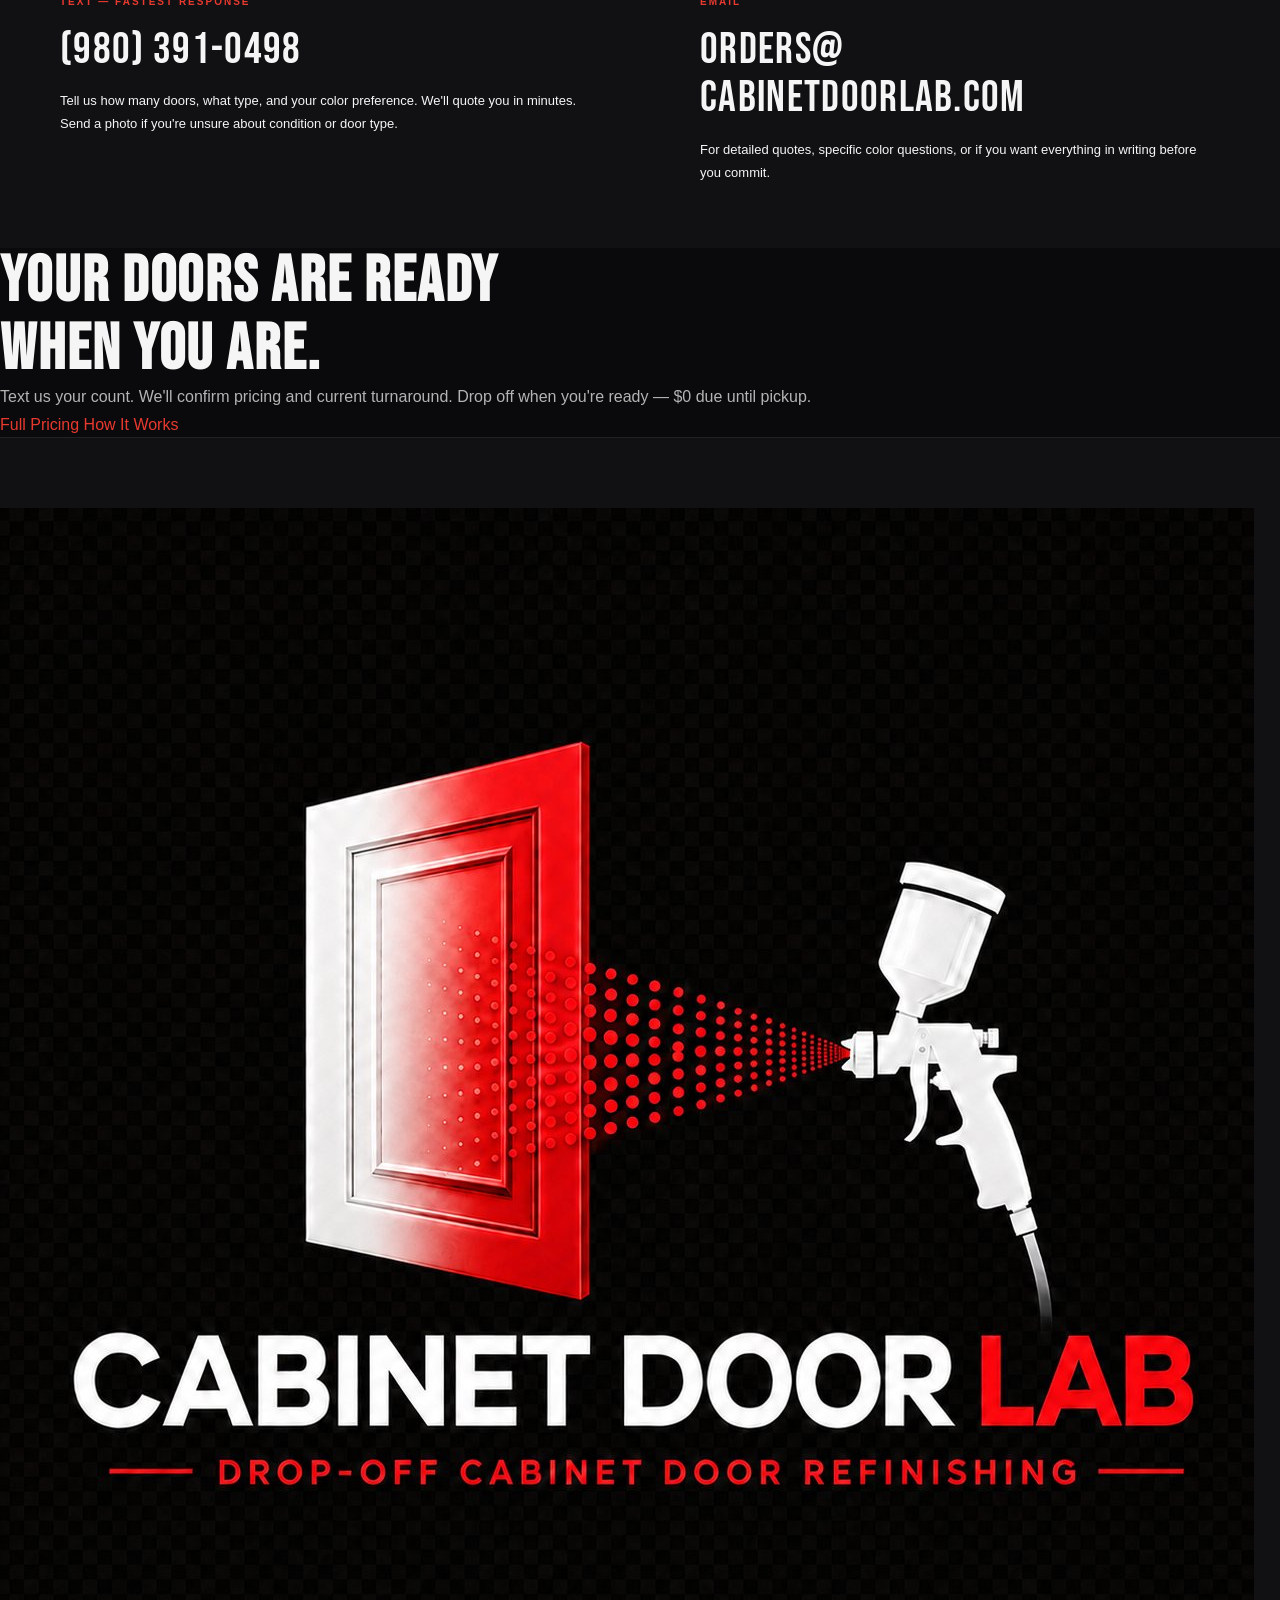
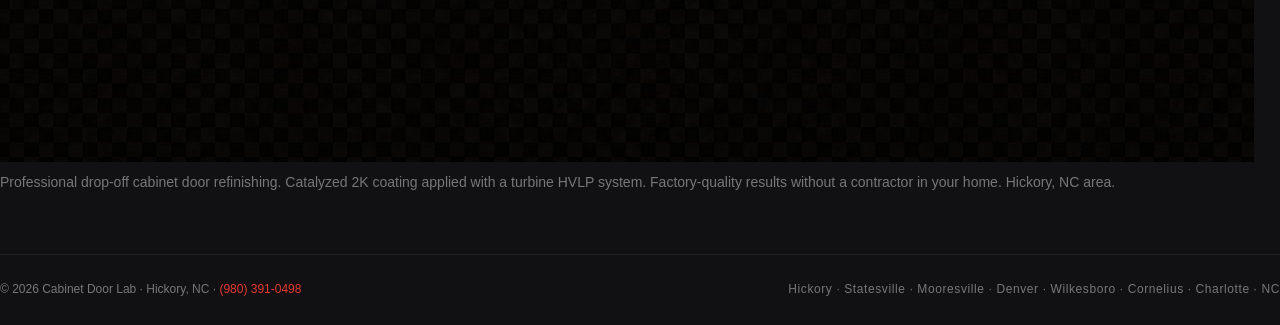
==== commit c0590eb7: "Update index.html" ====
--- a/index.html
+++ b/index.html
@@ -3,352 +3,395 @@
 <head>
   <meta charset="UTF-8" />
   <meta name="viewport" content="width=device-width, initial-scale=1.0" />
-  <title>Cabinet Door Lab | Drop-Off Cabinet Door Refinishing | Hickory NC</title>
-  <meta name="description" content="Cabinet Door Lab — professional drop-off cabinet door refinishing serving Hickory, Statesville, Mooresville, Charlotte & the Lake Norman area. Catalyzed 2K coating. Starting at $80/door." />
+  <title>Cabinet Door Lab | Professional Cabinet Door Refinishing | Hickory NC</title>
+  <meta name="description" content="Cabinet Door Lab — drop-off cabinet door refinishing with catalyzed 2K coating and turbine HVLP. Starting at $80/door. Hickory, Statesville, Mooresville, Charlotte NC." />
   <link rel="canonical" href="https://cabinetdoorlab.com/" />
   <meta property="og:title" content="Cabinet Door Lab | Cabinet Door Refinishing NC" />
-  <meta property="og:description" content="You remove them. We spray them. You reinstall them. Professional 2K catalyzed finish. Drop-off service. Hickory, NC area." />
+  <meta property="og:description" content="Your kitchen deserves better than a paint job. Drop-off cabinet door refinishing with a catalyzed 2K coating. Hickory, NC area." />
   <meta property="og:image" content="https://cabinetdoorlab.com/images/hero-banner.png" />
   <meta property="og:url" content="https://cabinetdoorlab.com/" />
   <meta property="og:type" content="website" />
-  <script type="application/ld+json">
-  {
-    "@context":"https://schema.org","@type":"LocalBusiness",
-    "name":"Cabinet Door Lab",
-    "description":"Professional drop-off cabinet door refinishing using catalyzed 2K coatings. Serving the Hickory, Statesville, Mooresville, Denver, Wilkesboro, Cornelius, and Charlotte NC area.",
-    "url":"https://cabinetdoorlab.com",
-    "telephone":"+19803910498",
-    "email":"orders@cabinetdoorlab.com",
-    "address":{"@type":"PostalAddress","addressLocality":"Hickory","addressRegion":"NC","addressCountry":"US"},
-    "areaServed":["Hickory NC","Statesville NC","Mooresville NC","Denver NC","Wilkesboro NC","Cornelius NC","Charlotte NC"],
-    "priceRange":"$$",
-    "openingHours":"Mo-Sa 08:00-18:00"
-  }
-  </script>
+  <script type="application/ld+json">{"@context":"https://schema.org","@type":"LocalBusiness","name":"Cabinet Door Lab","description":"Professional drop-off cabinet door refinishing using catalyzed 2K coatings. Serving Hickory, Statesville, Mooresville, Denver, Wilkesboro, Cornelius, and Charlotte NC.","url":"https://cabinetdoorlab.com","telephone":"+19803910498","email":"orders@cabinetdoorlab.com","address":{"@type":"PostalAddress","addressLocality":"Hickory","addressRegion":"NC","addressCountry":"US"},"areaServed":["Hickory NC","Statesville NC","Mooresville NC","Denver NC","Wilkesboro NC","Cornelius NC","Charlotte NC"],"priceRange":"$$"}</script>
   <link rel="preconnect" href="https://fonts.googleapis.com" />
   <link rel="preconnect" href="https://fonts.gstatic.com" crossorigin />
-  <link href="https://fonts.googleapis.com/css2?family=Bebas+Neue&family=Inter:wght@300;400;500;600;700&display=swap" rel="stylesheet" />
+  <link href="https://fonts.googleapis.com/css2?family=Bebas+Neue&family=DM+Sans:wght@300;400;500;600;700&display=swap" rel="stylesheet" />
   <link rel="stylesheet" href="css/style.css" />
   <style>
-    /* Homepage-specific */
-    .hero { min-height: 100vh; display:flex; align-items:center; padding-top:82px; }
-    .hero-bg { background-image: url('images/hero-banner.png'); }
-    .hero-content { padding: 0 48px; max-width:800px; }
-    .hero h1 { margin-bottom:24px; }
-    .hero h1 em { color:var(--red); font-style:normal; }
-    .hero-sub { font-size:19px; color:rgba(245,245,245,0.75); max-width:580px; margin-bottom:40px; line-height:1.75; }
-    .hero-steps {
-      display:flex; gap:0; margin-bottom:48px;
-      border:1px solid var(--border); border-radius:6px; overflow:hidden;
-      max-width:560px;
-    }
-    .hero-step {
-      flex:1; padding:18px 20px; text-align:center;
-      border-right:1px solid var(--border);
-      background:rgba(255,255,255,0.03);
-    }
-    .hero-step:last-child { border-right:none; }
-    .hero-step .step-icon { font-size:22px; display:block; margin-bottom:6px; }
-    .hero-step p { font-size:12px; font-weight:600; letter-spacing:0.08em; text-transform:uppercase; color:var(--muted2); margin:0; }
-    .hero-step strong { display:block; font-size:13px; color:var(--white); margin-bottom:4px; }
-    .hero-btns { display:flex; gap:16px; flex-wrap:wrap; }
-
-    .hero-scroll-indicator {
-      position:absolute; bottom:40px; left:50%; transform:translateX(-50%);
-      display:flex; flex-direction:column; align-items:center; gap:8px;
-      opacity:0; animation:fadeIn 0.5s 1.5s forwards;
-    }
-    .hero-scroll-indicator span { font-size:10px; letter-spacing:0.18em; color:var(--muted); text-transform:uppercase; }
-    .scroll-bar { width:1px; height:52px; background:linear-gradient(to bottom, var(--red), transparent); animation:scrollLine 1.6s ease-in-out infinite; }
-
-    /* Trust bar */
-    .trust-bar { background:var(--surface); border-bottom:1px solid var(--border); padding:24px 0; }
-    .trust-bar-inner { display:flex; align-items:center; justify-content:center; gap:48px; flex-wrap:wrap; }
-    .trust-item { display:flex; align-items:center; gap:10px; }
-    .trust-item .ti-icon { font-size:20px; }
-    .trust-item p { font-size:13px; font-weight:600; color:var(--muted2); margin:0; letter-spacing:0.05em; }
-
-    /* How it works */
-    .hiw-grid { display:grid; grid-template-columns:repeat(3,1fr); gap:3px; margin-top:60px; }
-    .hiw-card {
-      background:var(--surface); padding:52px 40px;
-      position:relative; overflow:hidden;
-      transition:background 0.3s;
-    }
-    .hiw-card:hover { background:var(--surface2); }
-    .hiw-card::after {
-      content:''; position:absolute; top:0; left:0; right:0; height:3px;
-      background:var(--red); transform:scaleX(0); transform-origin:left;
-      transition:transform 0.4s;
-    }
-    .hiw-card:hover::after { transform:scaleX(1); }
-    .hiw-bg-num {
-      position:absolute; bottom:-10px; right:16px;
-      font-family:'Bebas Neue',sans-serif; font-size:130px; line-height:1;
-      color:rgba(232,57,47,0.06); pointer-events:none; transition:color 0.3s;
-    }
-    .hiw-card:hover .hiw-bg-num { color:rgba(232,57,47,0.1); }
-    .hiw-icon { font-size:40px; margin-bottom:20px; display:block; }
-    .hiw-card h3 { margin-bottom:14px; }
-    .hiw-card p { font-size:15px; line-height:1.75; }
-
-    /* Services preview */
-    .services-grid { display:grid; grid-template-columns:repeat(2,1fr); gap:20px; margin-top:60px; }
-    .service-card {
-      background:var(--surface); border:1px solid var(--border); border-radius:6px;
-      padding:36px 32px; display:flex; align-items:flex-start; gap:20px;
-      transition:border-color 0.3s, transform 0.3s, box-shadow 0.3s;
-      text-decoration:none; color:inherit;
-    }
-    .service-card:hover {
-      border-color:var(--red); transform:translateY(-4px);
-      box-shadow:0 12px 40px rgba(0,0,0,0.4);
-    }
-    .service-card .sc-icon { font-size:36px; flex-shrink:0; }
-    .service-card h3 { margin-bottom:8px; font-size:22px; }
-    .service-card p { font-size:14px; margin:0; }
-    .service-card .sc-price {
-      font-family:'Bebas Neue',sans-serif; font-size:22px;
-      color:var(--red); margin-top:12px; display:block;
-    }
-
-    /* Stats */
-    .stats-section { background:var(--red); padding:70px 0; }
-    .stats-grid { display:grid; grid-template-columns:repeat(4,1fr); gap:40px; text-align:center; }
-    .stat-item .num {
-      font-family:'Bebas Neue',sans-serif;
-      font-size:clamp(48px,6vw,80px); color:var(--white); line-height:1;
-    }
-    .stat-item .lbl { font-size:13px; color:rgba(255,255,255,0.7); letter-spacing:0.1em; text-transform:uppercase; margin-top:6px; }
-
-    /* CTA band */
-    .cta-band { padding:100px 0; text-align:center; }
-    .cta-band h2 { margin-bottom:20px; }
-    .cta-band p { font-size:18px; margin-bottom:40px; max-width:500px; margin-left:auto; margin-right:auto; }
-    .cta-btns { display:flex; gap:16px; justify-content:center; flex-wrap:wrap; }
-
-    @media(max-width:768px){
-      .hero-content { padding:0 24px; }
-      .hero h1 { font-size:clamp(44px,12vw,72px); }
-      .hero-steps { flex-direction:column; }
-      .hero-step { border-right:none; border-bottom:1px solid var(--border); }
-      .hero-step:last-child { border-bottom:none; }
-      .hiw-grid { grid-template-columns:1fr; gap:3px; }
-      .services-grid { grid-template-columns:1fr; }
-      .stats-grid { grid-template-columns:repeat(2,1fr); }
-      .trust-bar-inner { gap:24px; }
-    }
+    .why-grid { display:grid; grid-template-columns:repeat(4,1fr); border-top:1px solid var(--rule); }
+    .why-cell { padding:48px 36px; border-right:1px solid var(--rule); transition:background 0.3s; }
+    .why-cell:last-child { border-right:none; }
+    .why-cell:hover { background:var(--surface); }
+    .why-cell-num { font-family:'Bebas Neue',sans-serif; font-size:11px; letter-spacing:0.2em; color:var(--red); margin-bottom:32px; display:flex; align-items:center; gap:10px; }
+    .why-cell-num::after { content:''; flex:1; height:1px; background:var(--rule2); }
+    .why-cell h4 { font-family:'Bebas Neue',sans-serif; font-size:20px; letter-spacing:0.04em; margin-bottom:12px; }
+    .why-cell p { font-size:13px; line-height:1.85; }
+    .coating-intro { display:grid; grid-template-columns:1fr 1fr; gap:100px; align-items:center; }
+    .coating-specs { border-top:1px solid var(--rule); }
+    .coating-spec-row { display:grid; grid-template-columns:1fr 1fr; gap:0; border-bottom:1px solid var(--rule); }
+    .coating-spec-cell { padding:20px 24px; }
+    .coating-spec-cell:first-child { border-right:1px solid var(--rule); }
+    .coating-spec-label { font-size:10px; font-weight:700; letter-spacing:0.18em; text-transform:uppercase; color:var(--white3); margin-bottom:6px; }
+    .coating-spec-val { font-size:14px; color:var(--white2); }
+    .coating-spec-val strong { color:var(--white); }
+    .contact-split { display:grid; grid-template-columns:1fr 1fr; border-top:1px solid var(--rule); }
+    .contact-half { padding:64px 60px; border-right:1px solid var(--rule); text-decoration:none; color:inherit; transition:background 0.3s; display:block; }
+    .contact-half:last-child { border-right:none; }
+    .contact-half:hover { background:var(--surface2); }
+    .contact-half-label { font-size:10px; font-weight:700; letter-spacing:0.2em; text-transform:uppercase; color:var(--red); margin-bottom:16px; }
+    .contact-half-value { font-family:'Bebas Neue',sans-serif; font-size:clamp(28px,3.5vw,44px); letter-spacing:0.03em; color:var(--white); margin-bottom:16px; line-height:1.1; }
+    .contact-half-note { font-size:13px; color:var(--white3); line-height:1.75; }
+    @media(max-width:1024px){ .why-grid { grid-template-columns:repeat(2,1fr); } .why-cell { border-bottom:1px solid var(--rule); } }
+    @media(max-width:768px){ .why-grid { grid-template-columns:1fr; } .why-cell { border-right:none; } .coating-intro { grid-template-columns:1fr; gap:48px; } .contact-split { grid-template-columns:1fr; } .contact-half { border-right:none; border-bottom:1px solid var(--rule); padding:48px 24px; } }
   </style>
 </head>
 <body>
 
-<!-- NAV -->
 <nav id="nav">
   <div class="nav-inner">
     <a href="index.html" class="nav-logo"><img src="images/logo.png" alt="Cabinet Door Lab" /></a>
-    <ul class="nav-menu">
-      <li><a href="pages/how-it-works.html">How It Works</a></li>
+    <ul class="nav-links">
+      <li><a href="pages/how-it-works.html">Process</a></li>
       <li><a href="pages/services.html">Services</a></li>
       <li><a href="pages/pricing.html">Pricing</a></li>
-      <li><a href="pages/coating-guide.html">Coating Guide</a></li>
+      <li><a href="pages/coating-guide.html">2K Coating</a></li>
       <li><a href="pages/gallery.html">Gallery</a></li>
       <li><a href="pages/about.html">About</a></li>
       <li><a href="pages/faq.html">FAQ</a></li>
-      <li><a href="pages/contact.html" class="nav-cta">Get A Quote</a></li>
     </ul>
-    <div class="nav-hamburger" aria-label="Menu">
-      <span></span><span></span><span></span>
-    </div>
+    <a href="pages/contact.html" class="nav-cta-btn">Get A Quote</a>
+    <div class="nav-hamburger" aria-label="Open menu"><span></span><span></span><span></span></div>
   </div>
 </nav>
 
-<!-- HERO -->
+<!-- ═══ HERO ═══ -->
 <section class="hero">
   <div class="hero-bg"></div>
-  <div class="hero-overlay"></div>
+  <div class="hero-vignette"></div>
   <canvas id="spray-canvas"></canvas>
-  <div class="hero-content">
-    <p class="label animate-up">Hickory, NC &amp; Surrounding Areas</p>
-    <h1 class="animate-up delay-1">You Remove Them.<br /><em>We Spray Them.</em><br />You Reinstall Them.</h1>
-    <p class="hero-sub animate-up delay-2">Professional drop-off cabinet door refinishing with a catalyzed 2K coating. Factory-hard finish. No mess in your home.</p>
-    <div class="hero-steps animate-up delay-3">
-      <div class="hero-step">
-        <span class="step-icon">🚪</span>
-        <strong>Remove</strong>
-        <p>Doors &amp; hardware</p>
-      </div>
-      <div class="hero-step">
-        <span class="step-icon">🔫</span>
-        <strong>Drop Off</strong>
-        <p>We spray &amp; finish</p>
-      </div>
-      <div class="hero-step">
-        <span class="step-icon">✅</span>
-        <strong>Pick Up</strong>
-        <p>Looking brand new</p>
-      </div>
-    </div>
-    <div class="hero-btns animate-up delay-4">
-      <a href="pages/pricing.html" class="btn btn-red" style="animation:redPulse 2.5s 2s ease-in-out infinite;">See Pricing</a>
-      <a href="pages/how-it-works.html" class="btn btn-outline">How It Works</a>
-    </div>
-  </div>
-  <div class="hero-scroll-indicator">
-    <div class="scroll-bar"></div>
+  <div class="hero-scroll">
+    <div class="scroll-track"></div>
     <span>Scroll</span>
   </div>
-</section>
-
-<!-- TRUST BAR -->
-<div class="trust-bar">
-  <div class="trust-bar-inner container">
-    <div class="trust-item"><span class="ti-icon">🔫</span><p>Turbine HVLP Spray System</p></div>
-    <div class="trust-item"><span class="ti-icon">💎</span><p>Catalyzed 2K Coating</p></div>
-    <div class="trust-item"><span class="ti-icon">📅</span><p>~1 Week Turnaround</p></div>
-    <div class="trust-item"><span class="ti-icon">💰</span><p>Pay At Pickup</p></div>
-    <div class="trust-item"><span class="ti-icon">📍</span><p>Hickory, NC Area</p></div>
+  <div class="wrap" style="width:100%;">
+    <div class="hero-content">
+      <div>
+        <p class="hero-eyebrow animate-up">Hickory, NC &mdash; Drop-Off Refinishing Service</p>
+        <h1 class="animate-up d2">Your Kitchen<br />Deserves Better<br /><em>Than A Paint Job.</em></h1>
+        <p class="hero-sub animate-up d3">Most cabinet painters brush or roll. The finish looks painted because it is. We spray every door with a professional turbine HVLP system using a catalyzed 2K coating — the same process used in production cabinet factories. Drop off your doors. Pick up a kitchen that looks like it was never touched.</p>
+        <div class="hero-actions animate-up d4">
+          <a href="pages/pricing.html" class="btn-primary">View Pricing</a>
+          <a href="pages/how-it-works.html" class="btn-ghost">How It Works</a>
+        </div>
+      </div>
+      <div class="hero-sidebar animate-up d5">
+        <div class="hero-stat-block">
+          <div class="hero-stat-num">$80<span>/door</span></div>
+          <div class="hero-stat-label">Standard doors, starting price</div>
+        </div>
+        <div class="hero-stat-block">
+          <div class="hero-stat-num">~7<span> days</span></div>
+          <div class="hero-stat-label">Average turnaround time</div>
+        </div>
+        <div class="hero-stat-block">
+          <div class="hero-stat-num">$0<span> down</span></div>
+          <div class="hero-stat-label">Nothing due until pickup</div>
+        </div>
+      </div>
+    </div>
+  </div>
+</section>
+
+<!-- ═══ PROCESS ═══ -->
+<section style="background:var(--surface);">
+  <div class="wrap">
+    <div class="section-header" style="padding-top:80px;padding-bottom:60px;">
+      <p class="section-label reveal">The Process</p>
+      <div class="section-header-split" style="margin-bottom:0;">
+        <h2 class="reveal rd1">Simple Enough<br />To Explain In<br />Three Steps.</h2>
+        <div class="reveal rd2">
+          <p style="font-size:16px;margin-bottom:20px;">No contractor in your home. No overspray in your kitchen. No scheduling around your household for three days while someone brushes latex onto your cabinets and calls it refinished.</p>
+          <p style="font-size:16px;">You remove the doors. We spray them properly. You put them back. The entire interaction with your home is a drop-off and a pickup.</p>
+        </div>
+      </div>
+    </div>
+  </div>
+  <div class="wrap" style="padding-top:0;padding-bottom:80px;">
+    <div class="process-strip">
+      <div class="process-step reveal rd1">
+        <div class="process-step-num">Step 01</div>
+        <h3>Remove &amp; Drop Off</h3>
+        <p>Pull every door and drawer face. Strip all hardware — every hinge, pull, knob, handle. Wipe them down. Load them in your vehicle and drop them at our shop with the 2K coating you purchased. That is the full extent of your job.</p>
+        <a href="pages/how-it-works.html" class="process-step-link">Full Prep Guide</a>
+      </div>
+      <div class="process-step reveal rd2">
+        <div class="process-step-num">Step 02</div>
+        <h3>We Handle The Rest</h3>
+        <p>Every piece goes through complete sanding, surface prep, and tack cleaning before a single drop of coating touches it. Then it gets sprayed through a professional turbine HVLP system — multiple coats, proper flash time, full cure before release.</p>
+        <a href="pages/coating-guide.html" class="process-step-link">About The Coating</a>
+      </div>
+      <div class="process-step reveal rd3">
+        <div class="process-step-num">Step 03</div>
+        <h3>Pick Up &amp; Pay</h3>
+        <p>We contact you when your doors are ready — typically about a week out. You come in, inspect every piece, and pay at pickup. Not before. Hang them back up, reattach your hardware, and you have a kitchen that looks like a renovation at a fraction of replacement cost.</p>
+        <a href="pages/pricing.html" class="process-step-link">View Pricing</a>
+      </div>
+    </div>
+  </div>
+</section>
+
+<!-- ═══ PRICING TABLE ═══ -->
+<section class="section" style="background:var(--black);">
+  <div class="wrap">
+    <div class="section-header-split">
+      <div>
+        <p class="section-label reveal">What It Costs</p>
+        <h2 class="reveal rd1">Flat Rate.<br />Per Piece.<br />No Surprises.</h2>
+      </div>
+      <div class="reveal rd2">
+        <p style="font-size:16px;margin-bottom:16px;">Every price below is per piece, flat-rate. You buy the coating — we do not mark up materials. Nothing is due until you pick up and approve the work.</p>
+        <p style="font-size:14px;color:var(--white3);">A typical kitchen of 10 standard doors and 6 drawer faces runs approximately <strong style="color:var(--white);">$1,100 in labor</strong> — before you've spent $3,000 on an in-home painter who's rolling latex and calling it a finish.</p>
+      </div>
+    </div>
+    <table class="services-table reveal">
+      <thead>
+        <tr>
+          <th style="width:35%;">Surface</th>
+          <th>Notes</th>
+          <th>Price</th>
+        </tr>
+      </thead>
+      <tbody>
+        <tr>
+          <td>Standard Door</td>
+          <td class="desc">Any style — shaker, flat-panel, raised-panel, slab. Hardware removed, surface wiped. Both sides finished.</td>
+          <td class="price"><span class="from">per door</span>$80</td>
+        </tr>
+        <tr>
+          <td>Drawer Face</td>
+          <td class="desc">All sizes. Sprayed to match your doors exactly — same coating, same process, seamless result.</td>
+          <td class="price"><span class="from">per face</span>$50</td>
+        </tr>
+        <tr>
+          <td>Pantry &amp; Oversized</td>
+          <td class="desc">Full-height pantry doors and oversized cabinet doors beyond standard dimensions.</td>
+          <td class="price"><span class="from">per door</span>$100</td>
+        </tr>
+        <tr>
+          <td>Standard Door <span class="tier-tag">Vinyl</span></td>
+          <td class="desc">Thermofoil or vinyl-wrapped doors. We strip the wrap, seal the MDF, prime, and spray. Permanent — will not peel again.</td>
+          <td class="price"><span class="from">per door</span>$100</td>
+        </tr>
+        <tr>
+          <td>Drawer Face <span class="tier-tag">Vinyl</span></td>
+          <td class="desc">Vinyl-wrapped drawer faces. Same complete stripping and refinishing process.</td>
+          <td class="price"><span class="from">per face</span>$75</td>
+        </tr>
+        <tr>
+          <td>Pantry &amp; Oversized <span class="tier-tag">Vinyl</span></td>
+          <td class="desc">Oversized doors with existing vinyl or thermofoil wrap.</td>
+          <td class="price"><span class="from">per door</span>$120</td>
+        </tr>
+        <tr>
+          <td>Deep Clean <span class="tier-tag">Add-On</span></td>
+          <td class="desc">Heavy grease or exhaust contamination beyond standard prep. Assessed visually at drop-off — you're told before we proceed.</td>
+          <td class="price"><span class="from">per piece</span>$15</td>
+        </tr>
+      </tbody>
+    </table>
+    <div style="margin-top:20px;" class="reveal">
+      <div class="callout">
+        <div class="callout-label">Sanding, Prep, Primer &amp; Spray Application — All Included</div>
+        <p>Every line item above includes complete surface sanding, prep, primer where needed, HVLP spray application, and cure time. The only thing not included is the coating itself — because <strong>you buy it direct, at retail, with zero markup from us.</strong> We tell you exactly what to purchase and how much. Bring it sealed to drop-off.</p>
+      </div>
+    </div>
+    <div style="margin-top:24px;text-align:right;" class="reveal">
+      <a href="pages/pricing.html" class="btn-ghost" style="display:inline-block;">Full Pricing Breakdown</a>
+    </div>
+  </div>
+</section>
+
+<!-- ═══ STAT ROW ═══ -->
+<section style="background:var(--surface);">
+  <div class="wrap" style="padding:0;">
+    <div class="stat-row">
+      <div class="stat-cell reveal rd1">
+        <div class="stat-number">2<span class="unit">K</span></div>
+        <div class="stat-descriptor">Catalyzed Coating — Not Paint</div>
+      </div>
+      <div class="stat-cell reveal rd2">
+        <div class="stat-number">10<span class="unit">–20</span></div>
+        <div class="stat-descriptor">Year Expected Finish Lifespan</div>
+      </div>
+      <div class="stat-cell reveal rd3">
+        <div class="stat-number">0<span class="unit">%</span></div>
+        <div class="stat-descriptor">Material Markup. Ever.</div>
+      </div>
+      <div class="stat-cell reveal rd4">
+        <div class="stat-number">$0</div>
+        <div class="stat-descriptor">Due At Drop-Off</div>
+      </div>
+    </div>
+  </div>
+</section>
+
+<!-- ═══ WHY CDL ═══ -->
+<section class="section" style="background:var(--black);">
+  <div class="wrap">
+    <div class="section-header-split" style="margin-bottom:60px;">
+      <div>
+        <p class="section-label reveal">Why It Matters</p>
+        <h2 class="reveal rd1">The Difference Between<br />Sprayed &amp; Painted<br />Is Not Subtle.</h2>
+      </div>
+      <div class="reveal rd2">
+        <div class="pull-quote">
+          Brush-and-roll cabinet work shows every lap line, every stroke, every corner cut.<br />
+          <em>Ours doesn't.</em>
+        </div>
+      </div>
+    </div>
+    <div class="why-grid">
+      <div class="why-cell reveal rd1">
+        <div class="why-cell-num">01</div>
+        <h4>Catalyzed 2K Coating</h4>
+        <p>Two-component polyurethane that cures by chemical reaction — not evaporation. The finished film is harder than any latex or single-component paint, resists moisture and grease, and holds its color for a decade or more. This is what production cabinet shops spray on new doors before they ship to dealers.</p>
+      </div>
+      <div class="why-cell reveal rd2">
+        <div class="why-cell-num">02</div>
+        <h4>Turbine HVLP Application</h4>
+        <p>High-volume low-pressure atomization produces a spray pattern that lays flat and smooth at a level a brush or roller physically cannot achieve. No lap marks. No texture. No build-up in corners. The kind of finish you run your hand across and feel nothing — because there's nothing to feel.</p>
+      </div>
+      <div class="why-cell reveal rd3">
+        <div class="why-cell-num">03</div>
+        <h4>You Buy The Coating</h4>
+        <p>No material markup — ever. You purchase the 2K coating directly at retail. You know exactly what went on your doors. You keep the leftovers for touch-ups years from now. We earn our money on craftsmanship, not on hiding a margin inside a materials line.</p>
+      </div>
+      <div class="why-cell reveal rd4">
+        <div class="why-cell-num">04</div>
+        <h4>Years In Fine Finish</h4>
+        <p>Cabinet Door Lab is run by a finisher with a long background in construction and fine finish work. Not a painting company that decided cabinets were a good add-on. Someone who has cared about surface quality for years and built this service specifically to do one thing at a level most people in this market never see.</p>
+      </div>
+    </div>
+  </div>
+</section>
+
+<!-- ═══ COATING SPEC ═══ -->
+<section class="section" style="background:var(--surface);">
+  <div class="wrap">
+    <div class="coating-intro">
+      <div class="reveal">
+        <p class="section-label">The Material</p>
+        <h2 style="margin-bottom:28px;">Why 2K Coating<br />Is In A Different<br />Class Entirely.</h2>
+        <p style="margin-bottom:20px;">The cabinet painting industry runs on latex. It's easy to buy, easy to apply with a brush, and easy to sell to homeowners who don't know what their finish actually is. The problem is that latex paint — even expensive "cabinet-specific" formulas — is a soft film that wears, yellows, and peels under real kitchen conditions within a few years.</p>
+        <p style="margin-bottom:20px;">A catalyzed 2K polyurethane cures by a chemical cross-linking reaction that produces a polymer matrix harder than what any single-component paint can achieve. It resists the daily abuse of a working kitchen — grease, steam, cleaning products, impact — at a level that latex simply cannot match.</p>
+        <p style="margin-bottom:36px;">We spray it through a professional turbine HVLP system that atomizes the material into a flat, even film. The result is a finish that looks and performs like what came out of the factory — because that's the same class of material and the same method of application.</p>
+        <a href="pages/coating-guide.html" class="btn-primary">Full 2K Coating Guide</a>
+      </div>
+      <div class="reveal rd2">
+        <div class="coating-specs">
+          <div class="coating-spec-row">
+            <div class="coating-spec-cell"><div class="coating-spec-label">Cure Mechanism</div><div class="coating-spec-val"><strong>Chemical Cross-Link</strong></div></div>
+            <div class="coating-spec-cell"><div class="coating-spec-label">Latex Paint</div><div class="coating-spec-val">Evaporation only</div></div>
+          </div>
+          <div class="coating-spec-row">
+            <div class="coating-spec-cell"><div class="coating-spec-label">Film Hardness</div><div class="coating-spec-val"><strong>Automotive Grade</strong></div></div>
+            <div class="coating-spec-cell"><div class="coating-spec-label">Latex Paint</div><div class="coating-spec-val">Soft film, mars easily</div></div>
+          </div>
+          <div class="coating-spec-row">
+            <div class="coating-spec-cell"><div class="coating-spec-label">Grease Resistance</div><div class="coating-spec-val"><strong>Excellent</strong></div></div>
+            <div class="coating-spec-cell"><div class="coating-spec-label">Latex Paint</div><div class="coating-spec-val">Poor to moderate</div></div>
+          </div>
+          <div class="coating-spec-row">
+            <div class="coating-spec-cell"><div class="coating-spec-label">Moisture Resistance</div><div class="coating-spec-val"><strong>Excellent</strong></div></div>
+            <div class="coating-spec-cell"><div class="coating-spec-label">Latex Paint</div><div class="coating-spec-val">Poor to moderate</div></div>
+          </div>
+          <div class="coating-spec-row">
+            <div class="coating-spec-cell"><div class="coating-spec-label">Color Stability</div><div class="coating-spec-val"><strong>Minimal Yellowing</strong></div></div>
+            <div class="coating-spec-cell"><div class="coating-spec-label">Oil-Based Paint</div><div class="coating-spec-val">Significant yellowing</div></div>
+          </div>
+          <div class="coating-spec-row" style="border-bottom:none;">
+            <div class="coating-spec-cell"><div class="coating-spec-label">Expected Lifespan</div><div class="coating-spec-val"><strong>10–20+ Years</strong></div></div>
+            <div class="coating-spec-cell"><div class="coating-spec-label">Latex Paint</div><div class="coating-spec-val">2–5 years in kitchen</div></div>
+          </div>
+        </div>
+      </div>
+    </div>
+  </div>
+</section>
+
+<!-- ═══ ABOUT ═══ -->
+<section class="section" style="background:var(--black);">
+  <div class="wrap">
+    <div class="copy-split">
+      <div class="reveal">
+        <p class="section-label">The Backstory</p>
+        <h2 style="margin-bottom:36px;">Spray Finishing<br />Has Always Been<br />The Part I Cared<br />Most About.</h2>
+        <a href="pages/about.html" class="btn-ghost" style="display:inline-block;">Full Story</a>
+      </div>
+      <div class="reveal rd2">
+        <p style="font-size:17px;line-height:1.8;margin-bottom:24px;color:var(--white2);">I spent years running a construction and fine finish company. The details that most contractors don't slow down for — trim work, millwork, spray finishing — that was the work I actually cared about. When you spend enough time in fine finish, you develop a standard for what a surface should look and feel like, and it becomes impossible to accept anything less.</p>
+        <p style="margin-bottom:24px;">A bad hernia and some health challenges forced me off the heavier physical side of contracting. The spray work stayed. Cabinet Door Lab is how I stay in the craft — in a shop, focused, doing the one part of the trade I've always been most serious about.</p>
+        <p style="margin-bottom:0;">Every door that comes through here gets sprayed by one person. The same person who answers your texts and assesses your doors at drop-off. There's no crew, no subcontractor, no variance in who's holding the gun from job to job. Just a finisher who gives a damn about the outcome.</p>
+      </div>
+    </div>
+  </div>
+</section>
+
+<!-- ═══ SERVICE AREA + CONTACT ═══ -->
+<section style="background:var(--surface);padding:80px 0 0;">
+  <div class="wrap">
+    <p class="section-label reveal">Service Area</p>
+    <h2 class="reveal rd1" style="margin-bottom:16px;">Based In Hickory, NC.<br />Worth The Drive<br />From Anywhere In The Corridor.</h2>
+    <p class="reveal rd2" style="max-width:640px;margin-bottom:48px;font-size:15px;">You load your doors in your vehicle and drive to us. The trip takes less time than scheduling around an in-home painter for three days. When you pick them up a week later, you'll understand why people make the drive from Charlotte.</p>
+    <div style="display:flex;flex-wrap:wrap;gap:3px;margin-bottom:80px;" class="reveal rd3">
+      <span style="background:var(--surface2);padding:12px 20px;font-size:11px;font-weight:700;letter-spacing:0.12em;text-transform:uppercase;color:var(--white);border-top:2px solid var(--red);">Hickory</span>
+      <span style="background:var(--surface2);padding:12px 20px;font-size:11px;font-weight:700;letter-spacing:0.12em;text-transform:uppercase;color:var(--white2);">Statesville</span>
+      <span style="background:var(--surface2);padding:12px 20px;font-size:11px;font-weight:700;letter-spacing:0.12em;text-transform:uppercase;color:var(--white2);">Mooresville</span>
+      <span style="background:var(--surface2);padding:12px 20px;font-size:11px;font-weight:700;letter-spacing:0.12em;text-transform:uppercase;color:var(--white2);">Denver</span>
+      <span style="background:var(--surface2);padding:12px 20px;font-size:11px;font-weight:700;letter-spacing:0.12em;text-transform:uppercase;color:var(--white2);">Wilkesboro</span>
+      <span style="background:var(--surface2);padding:12px 20px;font-size:11px;font-weight:700;letter-spacing:0.12em;text-transform:uppercase;color:var(--white2);">Cornelius</span>
+      <span style="background:var(--surface2);padding:12px 20px;font-size:11px;font-weight:700;letter-spacing:0.12em;text-transform:uppercase;color:var(--white2);">Charlotte</span>
+      <span style="background:var(--surface2);padding:12px 20px;font-size:11px;font-weight:700;letter-spacing:0.12em;text-transform:uppercase;color:var(--white3);">+ Surrounding Areas</span>
+    </div>
+  </div>
+  <div class="wrap" style="padding-top:0;padding-bottom:0;">
+    <div class="contact-split">
+      <a href="sms:+19803910498" class="contact-half reveal rd1">
+        <div class="contact-half-label">Text — Fastest Response</div>
+        <div class="contact-half-value">(980) 391-0498</div>
+        <p class="contact-half-note">Tell us how many doors, what type, and your color preference. We'll quote you in minutes. Send a photo if you're unsure about condition or door type.</p>
+      </a>
+      <a href="mailto:orders@cabinetdoorlab.com" class="contact-half reveal rd2">
+        <div class="contact-half-label">Email</div>
+        <div class="contact-half-value">orders@<br />cabinetdoorlab.com</div>
+        <p class="contact-half-note">For detailed quotes, specific color questions, or if you want everything in writing before you commit.</p>
+      </a>
+    </div>
+  </div>
+</section>
+
+<!-- ═══ CTA BAND ═══ -->
+<div class="cta-band">
+  <div class="wrap">
+    <div class="cta-band-inner">
+      <div>
+        <h2>Your Doors Are Ready<br />When You Are.</h2>
+        <p>Text us your count. We'll confirm pricing and current turnaround. Drop off when you're ready — $0 due until pickup.</p>
+      </div>
+      <div class="cta-band-actions">
+        <a href="pages/pricing.html" class="btn-white">Full Pricing</a>
+        <a href="pages/how-it-works.html" class="btn-ghost-white">How It Works</a>
+      </div>
+    </div>
   </div>
 </div>
 
-<!-- HOW IT WORKS -->
-<section class="section" style="background:var(--black);">
-  <div class="container">
-    <p class="label reveal">The Process</p>
-    <h2 class="reveal reveal-delay-1">Three Steps.<br />Kitchen Transformed.</h2>
-    <div class="hiw-grid">
-      <div class="hiw-card reveal reveal-delay-1">
-        <span class="hiw-bg-num">01</span>
-        <span class="hiw-icon">🚪</span>
-        <h3>You Remove Them</h3>
-        <p>Take down all cabinet doors and drawer faces. Remove every piece of hardware — hinges, pulls, handles, knobs, glass. Give them a basic wipe-down. That's your entire job.</p>
-        <a href="pages/how-it-works.html" style="display:inline-block;margin-top:20px;font-size:12px;font-weight:700;letter-spacing:0.1em;text-transform:uppercase;color:var(--red);">Prep Guide →</a>
-      </div>
-      <div class="hiw-card reveal reveal-delay-2">
-        <span class="hiw-bg-num">02</span>
-        <span class="hiw-icon">🔫</span>
-        <h3>We Spray Them</h3>
-        <p>Drop off your doors and the 2K coating you purchased. We sand, prep, and spray every piece with a professional turbine HVLP system. Catalyzed finish. No brush marks. No shortcuts.</p>
-        <a href="pages/coating-guide.html" style="display:inline-block;margin-top:20px;font-size:12px;font-weight:700;letter-spacing:0.1em;text-transform:uppercase;color:var(--red);">Coating Guide →</a>
-      </div>
-      <div class="hiw-card reveal reveal-delay-3">
-        <span class="hiw-bg-num">03</span>
-        <span class="hiw-icon">✅</span>
-        <h3>You Reinstall Them</h3>
-        <p>Pick up your doors looking brand new. Rehang, reattach hardware, and walk into a kitchen that feels like a full renovation — at a fraction of replacement cost. Pay at pickup.</p>
-        <a href="pages/pricing.html" style="display:inline-block;margin-top:20px;font-size:12px;font-weight:700;letter-spacing:0.1em;text-transform:uppercase;color:var(--red);">View Pricing →</a>
-      </div>
-    </div>
-  </div>
-</section>
-
-<!-- SERVICES PREVIEW -->
-<section class="section" style="background:var(--surface);">
-  <div class="container">
-    <p class="label reveal">What We Spray</p>
-    <h2 class="reveal reveal-delay-1">Every Door.<br />Every Drawer.</h2>
-    <div class="services-grid">
-      <a href="pages/services.html#standard" class="service-card reveal reveal-delay-1">
-        <span class="sc-icon">🚪</span>
-        <div>
-          <h3>Standard Cabinet Doors</h3>
-          <p>Shaker, flat-panel, raised-panel, slab — any standard cabinet door up to pantry size.</p>
-          <span class="sc-price">From $80/door</span>
-        </div>
-      </a>
-      <a href="pages/services.html#drawers" class="service-card reveal reveal-delay-2">
-        <span class="sc-icon">📦</span>
-        <div>
-          <h3>Drawer Faces</h3>
-          <p>All drawer front faces refinished to match your doors perfectly for a seamless kitchen look.</p>
-          <span class="sc-price">From $50/face</span>
-        </div>
-      </a>
-      <a href="pages/services.html#oversized" class="service-card reveal reveal-delay-3">
-        <span class="sc-icon">🏠</span>
-        <div>
-          <h3>Pantry &amp; Oversized Doors</h3>
-          <p>Full-height pantry doors and oversized cabinet doors handled with the same precision finish.</p>
-          <span class="sc-price">From $100/door</span>
-        </div>
-      </a>
-      <a href="pages/services.html#vinyl" class="service-card reveal reveal-delay-4">
-        <span class="sc-icon">🛡️</span>
-        <div>
-          <h3>Vinyl-Coated Doors</h3>
-          <p>Thermofoil or vinyl-wrapped doors? We strip, seal, prime, and spray to a factory-quality finish.</p>
-          <span class="sc-price">From $100/door</span>
-        </div>
-      </a>
-    </div>
-    <div style="text-align:center;margin-top:40px;" class="reveal">
-      <a href="pages/services.html" class="btn btn-ghost">View All Services</a>
-    </div>
-  </div>
-</section>
-
-<!-- STATS -->
-<section class="stats-section">
-  <div class="container">
-    <div class="stats-grid">
-      <div class="stat-item reveal">
-        <div class="num" data-count="100" data-suffix="%">0%</div>
-        <div class="lbl">Spray Applied</div>
-      </div>
-      <div class="stat-item reveal reveal-delay-1">
-        <div class="num" data-count="7" data-suffix=" Days">0 Days</div>
-        <div class="lbl">Avg Turnaround</div>
-      </div>
-      <div class="stat-item reveal reveal-delay-2">
-        <div class="num" data-count="2" data-suffix="K">0K</div>
-        <div class="lbl">Catalyzed Coating</div>
-      </div>
-      <div class="stat-item reveal reveal-delay-3">
-        <div class="num" data-count="0" data-suffix="$">$0</div>
-        <div class="lbl">Due At Drop-Off</div>
-      </div>
-    </div>
-  </div>
-</section>
-
-<!-- WHY CDL -->
-<section class="section" style="background:var(--black);">
-  <div class="container">
-    <div style="display:grid;grid-template-columns:1fr 1fr;gap:80px;align-items:center;">
-      <div class="reveal">
-        <p class="label">Why Cabinet Door Lab</p>
-        <h2 style="margin-bottom:28px;">This Isn't<br />Paint &amp; Pray.</h2>
-        <p style="margin-bottom:20px;">Most cabinet painters brush or roll. The result looks painted — because it is. We spray every door with a professional turbine HVLP system, the same setup used in production cabinet shops.</p>
-        <p style="margin-bottom:20px;">The coating is a <strong>catalyzed 2K polyurethane</strong> — a two-part system that cures chemically to a finish that's harder, smoother, and more durable than anything you can roll on. It resists moisture, grease, cleaning products, and daily kitchen abuse.</p>
-        <p style="margin-bottom:36px;">Behind Cabinet Door Lab is a finisher with years of <strong>fine finish and construction experience</strong> — someone who cares about the outcome, not just the throughput.</p>
-        <a href="pages/about.html" class="btn btn-ghost">Our Story →</a>
-      </div>
-      <div class="reveal reveal-delay-2" style="display:flex;justify-content:center;">
-        <img src="images/logo-badge.png" alt="Cabinet Door Lab" style="width:min(340px,85%);filter:drop-shadow(0 0 60px rgba(232,57,47,0.2));" />
-      </div>
-    </div>
-  </div>
-</section>
-
-<!-- CTA BAND -->
-<section class="cta-band" style="background:var(--surface);">
-  <div class="container">
-    <p class="label reveal">Ready To Get Started?</p>
-    <h2 class="reveal reveal-delay-1">Drop Off Your Doors.<br />Pick Up A New Kitchen.</h2>
-    <p class="reveal reveal-delay-2">Text or email us to get a quote, confirm turnaround time, or ask what coating to buy. Serving Hickory, Statesville, Mooresville, Charlotte &amp; surrounding areas.</p>
-    <div class="cta-btns reveal reveal-delay-3">
-      <a href="sms:+19803910498" class="btn btn-red">💬 Text Us: (980) 391-0498</a>
-      <a href="pages/contact.html" class="btn btn-outline">Get A Quote</a>
-    </div>
-  </div>
-</section>
-
-<!-- FOOTER -->
+<!-- ═══ FOOTER ═══ -->
 <footer>
-  <div class="container">
+  <div class="wrap">
     <div class="footer-grid">
-      <div class="footer-logo">
-        <img src="images/logo.png" alt="Cabinet Door Lab" />
-        <p class="footer-desc">Professional drop-off cabinet door refinishing. Catalyzed 2K coating, turbine HVLP spray system, factory-quality results. Hickory, NC &amp; surrounding areas.</p>
+      <div>
+        <img src="images/logo.png" alt="Cabinet Door Lab" class="footer-logo-img" />
+        <p class="footer-desc">Professional drop-off cabinet door refinishing. Catalyzed 2K coating applied with a turbine HVLP system. Factory-quality results without a contractor in your home. Hickory, NC area.</p>
       </div>
       <div class="footer-col">
         <h5>Services</h5>
@@ -365,7 +408,7 @@
         <ul class="footer-links">
           <li><a href="pages/how-it-works.html">How It Works</a></li>
           <li><a href="pages/pricing.html">Pricing</a></li>
-          <li><a href="pages/coating-guide.html">Coating Guide</a></li>
+          <li><a href="pages/coating-guide.html">2K Coating Guide</a></li>
           <li><a href="pages/gallery.html">Gallery</a></li>
           <li><a href="pages/faq.html">FAQ</a></li>
           <li><a href="pages/about.html">About</a></li>
@@ -382,8 +425,8 @@
       </div>
     </div>
     <div class="footer-bottom">
-      <p>© 2026 Cabinet Door Lab · Hickory, NC · <a href="sms:+19803910498">(980) 391-0498</a></p>
-      <p class="footer-cities">Hickory · Statesville · Mooresville · Denver · Wilkesboro · Cornelius · Charlotte · NC</p>
+      <p>&copy; 2026 Cabinet Door Lab &middot; Hickory, NC &middot; <a href="sms:+19803910498" style="color:var(--red);">(980) 391-0498</a></p>
+      <p class="footer-cities">Hickory &middot; Statesville &middot; Mooresville &middot; Denver &middot; Wilkesboro &middot; Cornelius &middot; Charlotte &middot; NC</p>
     </div>
   </div>
 </footer>
